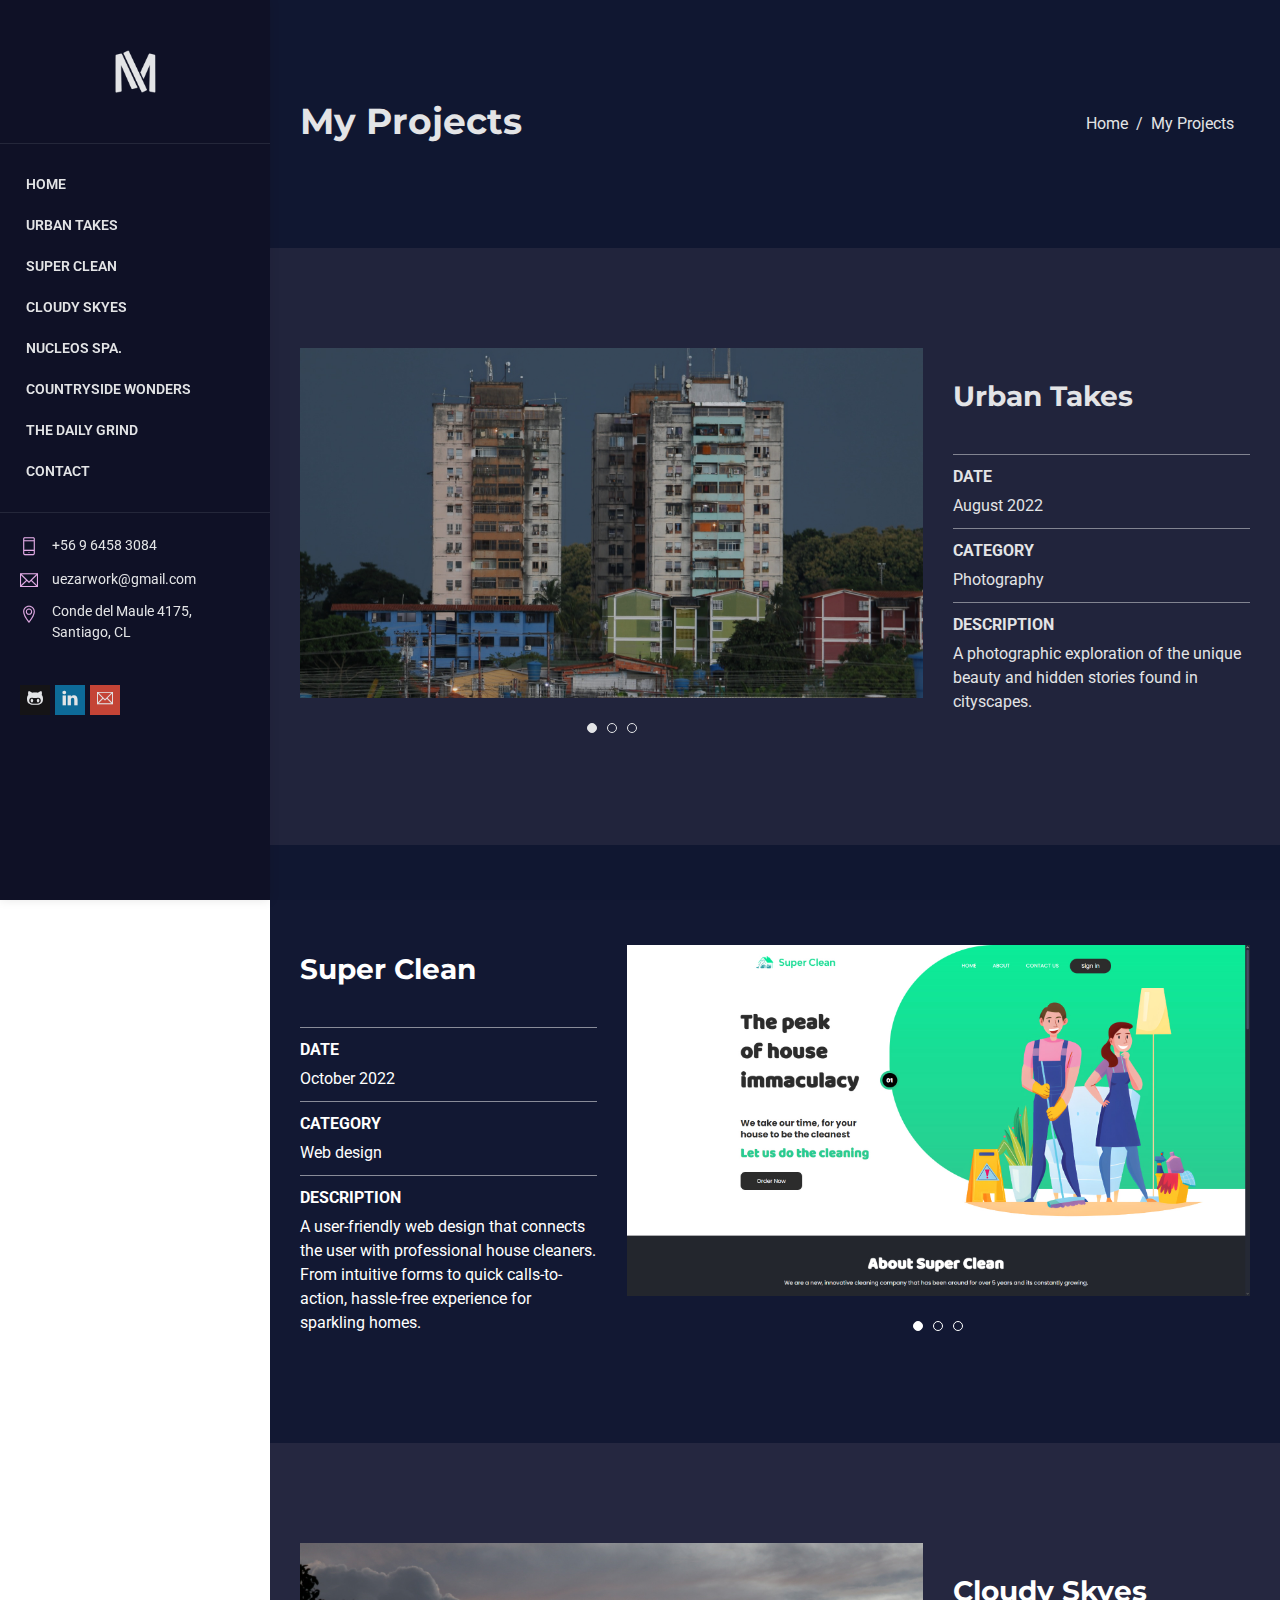
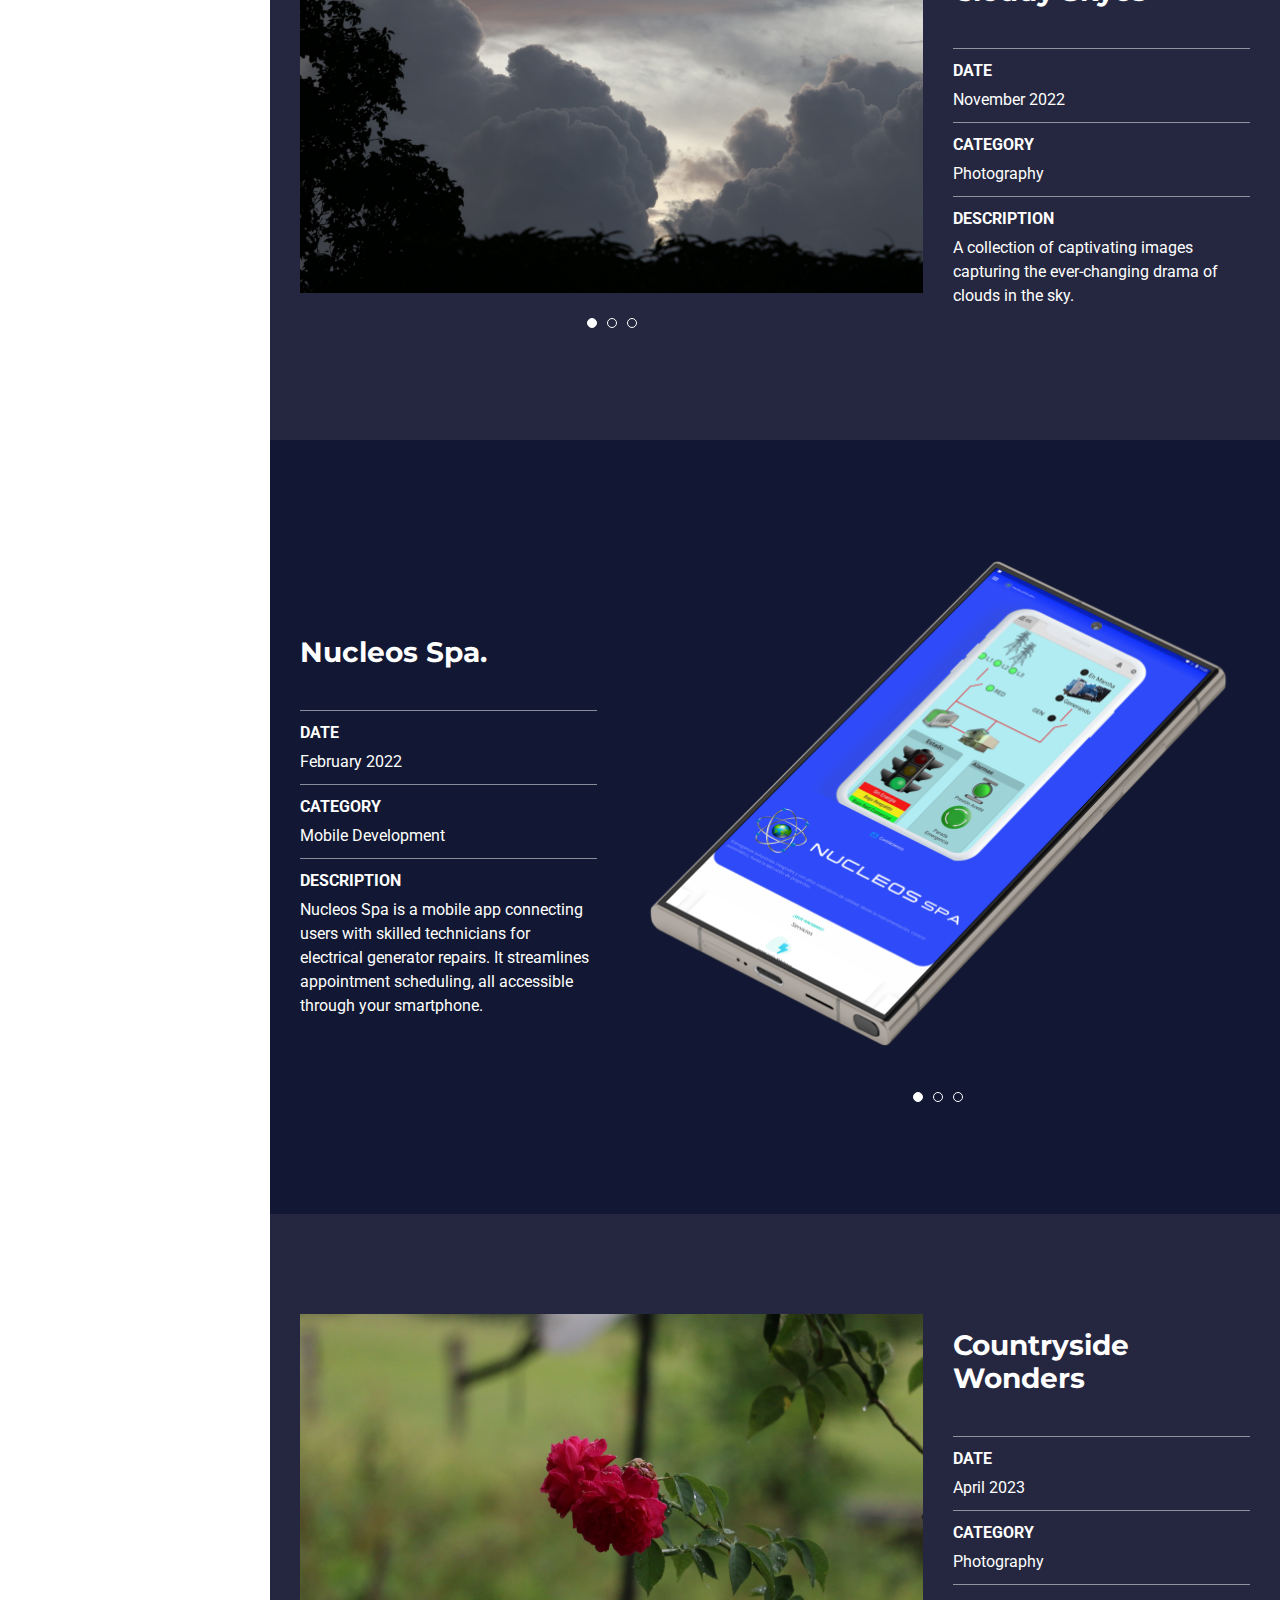
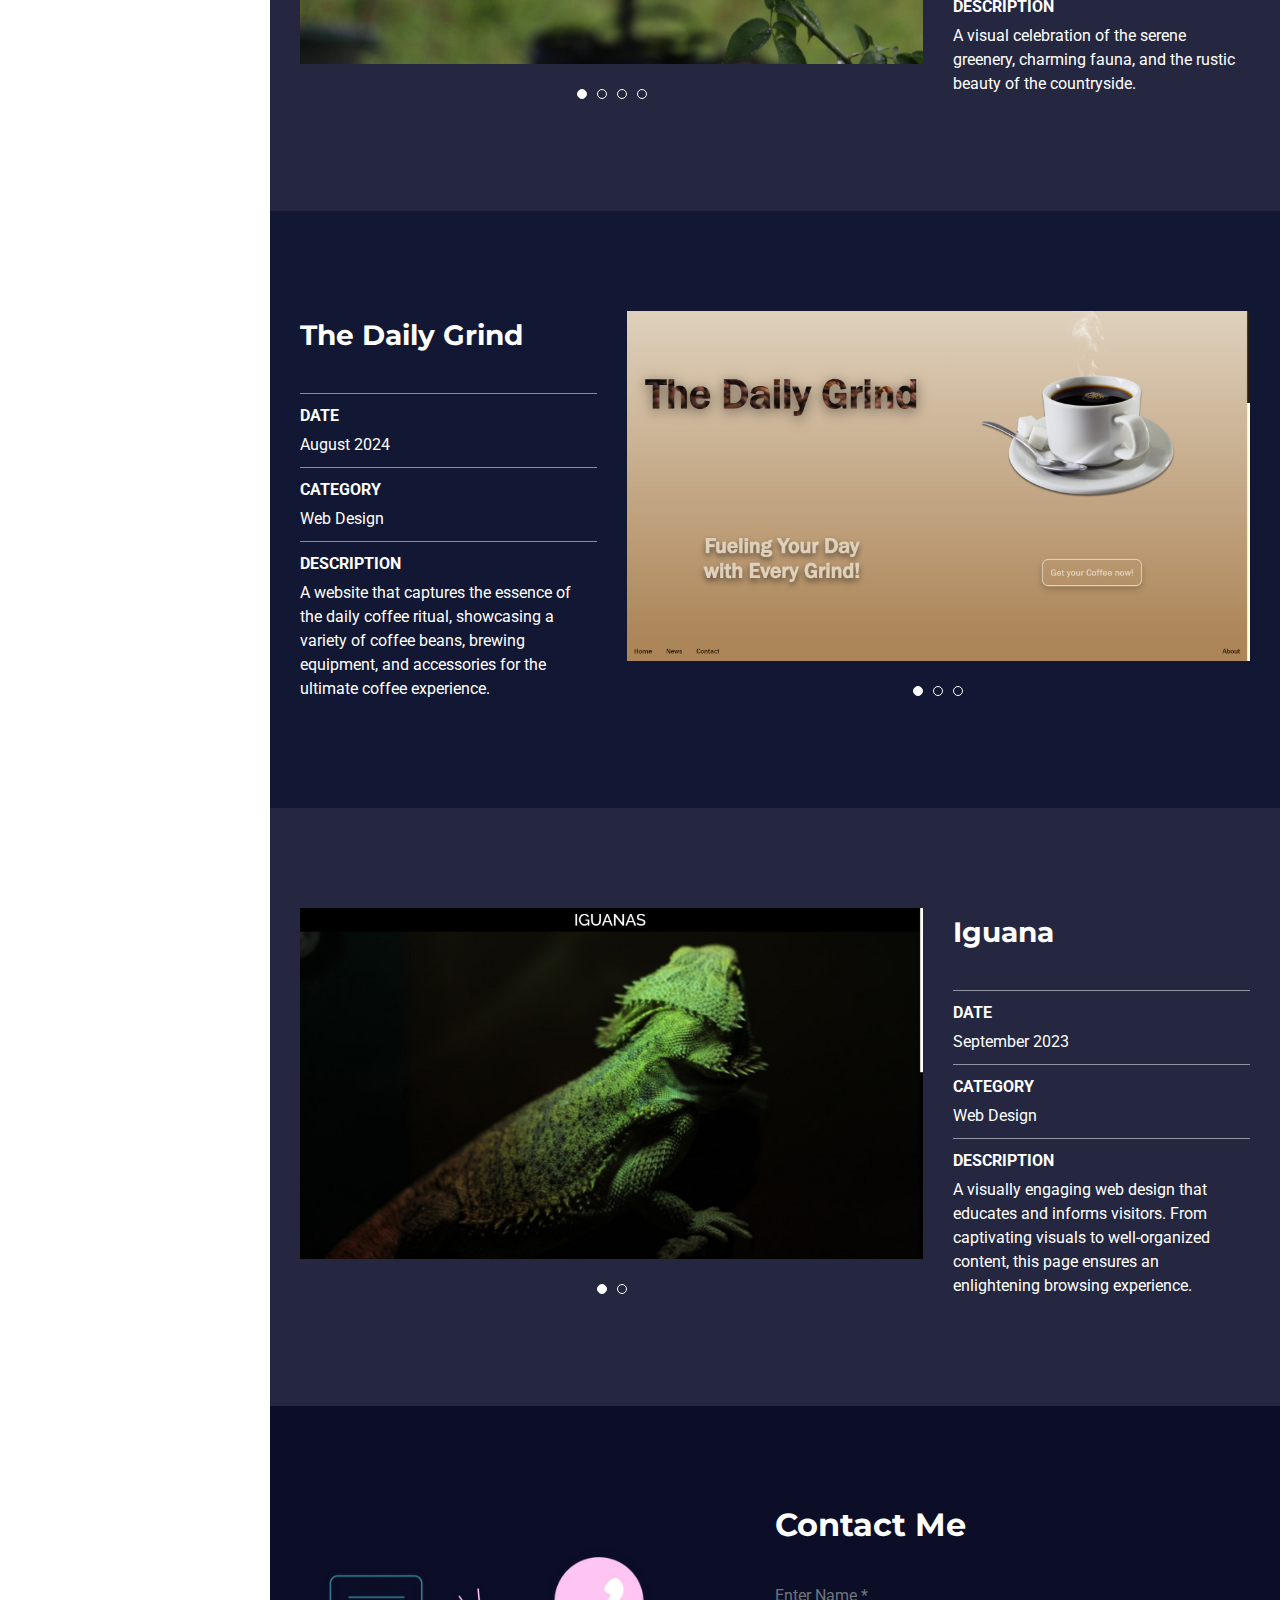
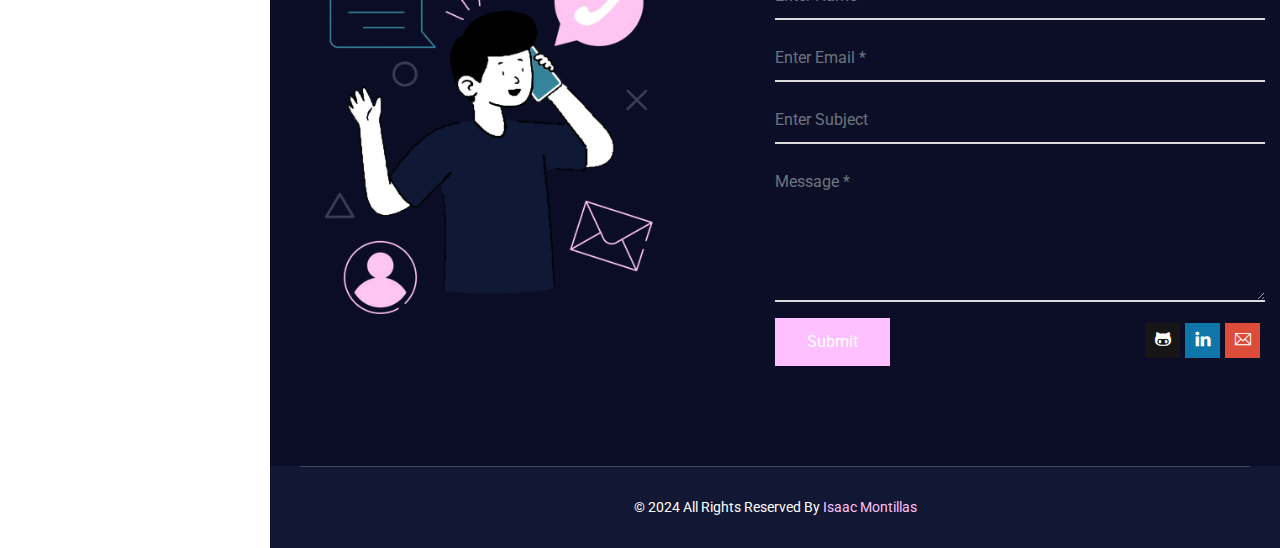
==== portfolio.html @ a9c6e263 "Added portfolio page, and social links" ====
<!DOCTYPE html>
<html lang="en">
  <head>
    <!-- Meta -->
    <meta charset="utf-8">
    <meta http-equiv="X-UA-Compatible" content="IE=edge">
    <meta content="Anil z" name="author">
    <meta name="viewport" content="width=device-width, initial-scale=1">
    <meta name="description" content="Professional, modern and fun little projects by Isaac Montillas" />
    <meta name="keywords"
      content="CV, resume, card, vcard, online cv, online resume, professional resume, portfolio, one page, bootstrap responsive, creative html template, creative design, parallax, personal" />

    <!-- SITE TITLE -->
    <title>Isaac Montillas CV</title>
    <!-- Favicon Icon -->
    <link rel="shortcut icon" type="image/x-icon" href="assets/images/favicon.png">
    <!-- Animation CSS -->
    <link rel="stylesheet" href="assets/css/animate.css">
    <!-- Latest Bootstrap min CSS -->
    <link rel="stylesheet" href="assets/bootstrap/css/bootstrap.min.css">
    <!-- Google Font -->
    <link
      href="https://fonts.googleapis.com/css?family=Montserrat:100,100i,200,200i,300,300i,400,400i,500,500i,600,600i,700,700i,800,800i,900,900i"
      rel="stylesheet">
    <link href="https://fonts.googleapis.com/css?family=Roboto:100,100i,300,300i,400,400i,500,500i,700,700i,900,900i"
      rel="stylesheet">
    <!-- Icon Font CSS -->
    <link rel="stylesheet" href="assets/css/ionicons.min.css">
    <link rel="stylesheet" href="assets/css/themify-icons.css">
    <!-- FontAwesome CSS -->
    <link rel="stylesheet" href="assets/css/all.min.css">
    <!-- Flaticon Font CSS -->
    <link rel="stylesheet" href="assets/css/flaticon.css">
    <!--- owl carousel CSS-->
    <link rel="stylesheet" href="assets/owlcarousel/css/owl.carousel.min.css">
    <link rel="stylesheet" href="assets/owlcarousel/css/owl.theme.css">
    <link rel="stylesheet" href="assets/owlcarousel/css/owl.theme.default.min.css">
    <!-- Magnific Popup CSS -->
    <link rel="stylesheet" href="assets/css/magnific-popup.css">
    <!-- Scrollbar Css -->
    <link rel="stylesheet" href="assets/css/jquery.mCustomScrollbar.min.css">
    <!-- Style CSS -->
    <link rel="stylesheet" href="assets/css/style.css">
    <link rel="stylesheet" href="assets/css/responsive.css">

  </head>

  <body>

    <!-- LOADER -->
    <div class="preloader">
      <div class="loader">
        <div class="loader-inner ball-scale">
          <div></div>
          <div></div>
          <div></div>
        </div>
      </div>
    </div>
    <!-- END LOADER -->

    <!-- START HEADER -->
    <header class="header_wrap fixed-top light_skin hover_menu_style3 sidebar_menu side_menu_mobile transparent-header">
      <div class="container">
        <nav class="navbar navbar-expand-lg">
          <a class="navbar-brand page-scroll" href="#home_section">
            <img class="logo_light" src="assets/images/navlogo.png" alt="logo" />

          </a>
          <button class="navbar-toggler" type="button" data-toggle="collapse" data-target="#navbarSupportedContent"
            aria-controls="navbarSupportedContent" aria-expanded="false" aria-label="Toggle navigation">
            <span class="ion-android-menu"></span>
          </button>
          <div class="collapse navbar-collapse justify-content-end" id="navbarSupportedContent">
            <a class="navbar-brand page-scroll" href="#home_section">
              <img class="logo_light" src="assets/images/navlogo.png" alt="logo" />
            </a>
            <ul class="navbar-nav">
              <li><a class="nav-link page-scroll" href="index.html">Home</a></li>
              <li><a class="nav-link page-scroll" href="#urban-takes">Urban Takes</a></li>
              <li><a class="nav-link page-scroll" href="#super-clean">Super Clean</a></li>
              <li><a class="nav-link page-scroll" href="#cloudy-skyes">Cloudy Skyes</a></li>
              <li><a class="nav-link page-scroll" href="#nucleos-spa">Nucleos Spa.</a></li>
              <li><a class="nav-link page-scroll" href="#countryside-wonders">Countryside Wonders</a></li>
              <li><a class="nav-link page-scroll" href="portfolio.html#the-daily-grind">The Daily Grind</a></li>
              <li><a class="nav-link page-scroll" href="#contact">Contact</a></li>
            </ul>
            <div class="bottom_content">
              <ul class="contact_info contact_info_light list_none">
                <li>
                  <span class="ti-mobile"></span>
                  <p>+56 9 6458 3084</p>
                </li>
                <li>
                  <span class="ti-email"></span>
                  <a href="mailto:info@sitename.com">uezarwork@gmail.com</a>
                </li>
                <li>
                  <span class="ti-location-pin"></span>
                  <address>Conde del Maule 4175, Santiago, CL</address>
                </li>
              </ul>
              <ul class="list_none social_icons">
                <li><a href="https://github.com/UezarDev" class="sc_github"><i class="ti-github"></i></a></li>
                <li><a href="https://www.linkedin.com/services/page/0a89623324b6786765/" class="sc_linkedin"><i
                      class="ti-linkedin"></i></a></li>
                <li><a href="mailto:uezarwork@gmail.com" class="sc_google"><i class="ti-email"></i></a></li>
              </ul>
            </div>
          </div>
        </nav>
      </div>
    </header>
    <!-- END HEADER -->

    <div class="page-content">

      <!-- START SECTION BREADCRUMB -->
      <section class="breadcrumb_section bg_black4 page-title-light">
        <div class="container">
          <div class="row">
            <div class="col-sm-6">
              <div class="page-title">
                <h1>My Projects</h1>
              </div>
            </div>
            <div class="col-sm-6">
              <nav aria-label="breadcrumb">
                <ol class="breadcrumb justify-content-sm-end">
                  <li class="breadcrumb-item"><a href="#">Home</a></li>
                  <li class="breadcrumb-item active" aria-current="page">My Projects</li>
                </ol>
              </nav>
            </div>
          </div>
        </div>
      </section>
      <!-- END SECTION BREADCRUMB -->

      <!-- START SECTION PORTFOLIO -->

      <!-- START PORTFOLIO ITEM -->
      <section id="urban-takes" class="bg_black3">
        <div class="container">
          <div class="row align-items-center">
            <div class="col-lg-8">
              <div class="carousel_slider owl-carousel owl-theme dots_white" data-autoplay="true" data-loop="true"
                data-animate-in="fadeIn" data-animate-out="fadeOut" data-autoplay-timeout="3000" data-items="1">
                <a href="#" class="image_link">
                  <img src="assets/images/urban1.jpg" alt="image" />
                </a>
                <a href="#" class="image_link">
                  <img src="assets/images/urban2.jpg" alt="image" />
                </a>
                <a href="#" class="image_link">
                  <img src="assets/images/urban3.jpg" alt="image" />
                </a>
              </div>
            </div>
            <div class="col-lg-4">
              <ul class="list_none portfolio_info_box pr_info_text_white">
                <li>
                  <div class="heading_s1 heading_light animation" data-animation="fadeInUp"
                    data-animation-delay="0.02s">
                    <h3>Urban Takes</h3>
                  </div>
                </li>
                <li><span class="text-uppercase">Date</span>August 2022</li>
                <li><span class="text-uppercase">Category</span>Photography</li>
                <li><span class="text-uppercase">Description</span>A photographic exploration of the unique beauty and
                  hidden stories found in cityscapes.</li>
              </ul>
            </div>
          </div>
        </div>
      </section>
      <!-- END PORTFOLIO ITEM -->

      <!-- START PORTFOLIO ITEM -->
      <section id="super-clean" class="bg_black4">
        <div class="container">
          <div class="row align-items-center">
            <div class="col-lg-4">
              <ul class="list_none portfolio_info_box pr_info_text_white">
                <li>
                  <div class="heading_s1 heading_light animation" data-animation="fadeInUp"
                    data-animation-delay="0.02s">
                    <h3>Super Clean</h3>
                  </div>
                </li>
                <li><span class="text-uppercase">Date</span>October 2022</li>
                <li><span class="text-uppercase">Category</span>Web design</li>
                <li><span class="text-uppercase">Description</span>A user-friendly web design that connects the user
                  with professional house cleaners. From intuitive forms to quick calls-to-action, hassle-free
                  experience for sparkling homes.</li>
              </ul>
            </div>
            <div class="col-lg-8">
              <div class="carousel_slider owl-carousel owl-theme dots_white" data-autoplay="true" data-loop="true"
                data-animate-in="fadeIn" data-animate-out="fadeOut" data-autoplay-timeout="3000" data-items="1">
                <a href="#" class="image_link">
                  <img src="assets/images/superclean1.jpg" alt="image" />
                </a>
                <a href="#" class="image_link">
                  <img src="assets/images/superclean2.jpg" alt="image" />
                </a>
                <a href="#" class="image_link">
                  <img src="assets/images/superclean3.jpg" alt="image" />
                </a>
              </div>
            </div>
          </div>
        </div>
      </section>
      <!-- END PORTFOLIO ITEM -->

      <!-- START PORTFOLIO ITEM -->
      <section id="cloudy-skyes" class="bg_black3">
        <div class="container">
          <div class="row align-items-center">
            <div class="col-lg-8">
              <div class="carousel_slider owl-carousel owl-theme dots_white" data-autoplay="true" data-loop="true"
                data-animate-in="fadeIn" data-animate-out="fadeOut" data-autoplay-timeout="3000" data-items="1">
                <a href="#" class="image_link">
                  <img src="assets/images/cloud1.jpg" alt="image" />
                </a>
                <a href="#" class="image_link">
                  <img src="assets/images/cloud2.jpg" alt="image" />
                </a>
                <a href="#" class="image_link">
                  <img src="assets/images/cloud3.jpg" alt="image" />
                </a>
              </div>
            </div>
            <div class="col-lg-4">
              <ul class="list_none portfolio_info_box pr_info_text_white">
                <li>
                  <div class="heading_s1 heading_light animation" data-animation="fadeInUp"
                    data-animation-delay="0.02s">
                    <h3>Cloudy Skyes</h3>
                  </div>
                </li>
                <li><span class="text-uppercase">Date</span>November 2022</li>
                <li><span class="text-uppercase">Category</span>Photography</li>
                <li><span class="text-uppercase">Description</span>A collection of captivating images capturing the
                  ever-changing drama of clouds in the sky.</li>
              </ul>
            </div>
          </div>
        </div>
      </section>
      <!-- END PORTFOLIO ITEM -->

      <!-- START PORTFOLIO ITEM -->
      <section id="nucleos-spa" class="bg_black4">
        <div class="container">
          <div class="row align-items-center">
            <div class="col-lg-4">
              <ul class="list_none portfolio_info_box pr_info_text_white">
                <li>
                  <div class="heading_s1 heading_light animation" data-animation="fadeInUp"
                    data-animation-delay="0.02s">
                    <h3>Nucleos Spa.</h3>
                  </div>
                </li>
                <li><span class="text-uppercase">Date</span>February 2022</li>
                <li><span class="text-uppercase">Category</span>Mobile Development</li>
                <li><span class="text-uppercase">Description</span>Nucleos Spa is a mobile app connecting users with
                  skilled technicians for electrical generator repairs. It streamlines appointment scheduling, all
                  accessible through your smartphone.</li>
              </ul>
            </div>
            <div class="col-lg-8">
              <div class="carousel_slider owl-carousel owl-theme dots_white" data-autoplay="true" data-loop="true"
                data-animate-in="fadeIn" data-animate-out="fadeOut" data-autoplay-timeout="3000" data-items="1">
                <a href="#" class="image_link">
                  <img src="assets/images/nucleos1.png" alt="image" />
                </a>
                <a href="#" class="image_link">
                  <img src="assets/images/nucleos2.png" alt="image" />
                </a>
                <a href="#" class="image_link">
                  <img src="assets/images/nucleos3.png" alt="image" />
                </a>
              </div>
            </div>
          </div>
        </div>
      </section>
      <!-- END PORTFOLIO ITEM -->

      <!-- START PORTFOLIO ITEM -->
      <section id="countryside-wonders" class="bg_black3">
        <div class="container">
          <div class="row align-items-center">
            <div class="col-lg-8">
              <div class="carousel_slider owl-carousel owl-theme dots_white" data-autoplay="true" data-loop="true"
                data-animate-in="fadeIn" data-animate-out="fadeOut" data-autoplay-timeout="3000" data-items="1">
                <a href="#" class="image_link">
                  <img src="assets/images/countryside1.jpg" alt="image" />
                </a>
                <a href="#" class="image_link">
                  <img src="assets/images/countryside2.jpg" alt="image" />
                </a>
                <a href="#" class="image_link">
                  <img src="assets/images/countryside3.jpg" alt="image" />
                </a>
                <a href="#" class="image_link">
                  <img src="assets/images/countryside4.jpg" alt="image" />
                </a>
              </div>
            </div>
            <div class="col-lg-4">
              <ul class="list_none portfolio_info_box pr_info_text_white">
                <li>
                  <div class="heading_s1 heading_light animation" data-animation="fadeInUp"
                    data-animation-delay="0.02s">
                    <h3>Countryside Wonders</h3>
                  </div>
                </li>
                <li><span class="text-uppercase">Date</span>April 2023</li>
                <li><span class="text-uppercase">Category</span>Photography</li>
                <li><span class="text-uppercase">Description</span>A visual celebration of the serene greenery,
                  charming fauna, and the rustic beauty of the countryside.</li>
              </ul>
            </div>
          </div>
        </div>
      </section>
      <!-- END PORTFOLIO ITEM -->

      <!-- START PORTFOLIO ITEM -->
      <section id="the-daily-grind" class="bg_black4">
        <div class="container">
          <div class="row align-items-center">
            <div class="col-lg-4">
              <ul class="list_none portfolio_info_box pr_info_text_white">
                <li>
                  <div class="heading_s1 heading_light animation" data-animation="fadeInUp"
                    data-animation-delay="0.02s">
                    <h3>The Daily Grind</h3>
                  </div>
                </li>
                <li><span class="text-uppercase">Date</span>August 2024</li>
                <li><span class="text-uppercase">Category</span>Web Design</li>
                <li><span class="text-uppercase">Description</span>A website that captures the essence of the daily
                  coffee ritual, showcasing a variety of coffee beans, brewing equipment, and accessories for the
                  ultimate coffee experience.</li>
              </ul>
            </div>
            <div class="col-lg-8">
              <div class="carousel_slider owl-carousel owl-theme dots_white" data-autoplay="true" data-loop="true"
                data-animate-in="fadeIn" data-animate-out="fadeOut" data-autoplay-timeout="3000" data-items="1">
                <a href="#" class="image_link">
                  <img src="assets/images/dailygrind1.jpg" alt="image" />
                </a>
                <a href="#" class="image_link">
                  <img src="assets/images/dailygrind2.jpg" alt="image" />
                </a>
                <a href="#" class="image_link">
                  <img src="assets/images/dailygrind3.jpg" alt="image" />
                </a>
              </div>
            </div>
          </div>
        </div>
      </section>
      <!-- END PORTFOLIO ITEM -->

      <!-- START PORTFOLIO ITEM -->
      <section id="countryside-wonders" class="bg_black3">
        <div class="container">
          <div class="row align-items-center">
            <div class="col-lg-8">
              <div class="carousel_slider owl-carousel owl-theme dots_white" data-autoplay="true" data-loop="true"
                data-animate-in="fadeIn" data-animate-out="fadeOut" data-autoplay-timeout="3000" data-items="1">
                <a href="#" class="image_link">
                  <img src="assets/images/iguana1.jpg" alt="image" />
                </a>
                <a href="#" class="image_link">
                  <img src="assets/images/iguana2.jpg" alt="image" />
                </a>
              </div>
            </div>
            <div class="col-lg-4">
              <ul class="list_none portfolio_info_box pr_info_text_white">
                <li>
                  <div class="heading_s1 heading_light animation" data-animation="fadeInUp"
                    data-animation-delay="0.02s">
                    <h3>Iguana</h3>
                  </div>
                </li>
                <li><span class="text-uppercase">Date</span>September 2023</li>
                <li><span class="text-uppercase">Category</span>Web Design</li>
                <li><span class="text-uppercase">Description</span>A visually engaging web design that educates and
                  informs visitors. From captivating visuals to well-organized content, this page ensures an enlightening
                  browsing experience.</li>
              </ul>
            </div>
          </div>
        </div>
      </section>
      <!-- END PORTFOLIO ITEM -->

      <!-- END SECTION PORTFOLIO DETAIL -->

      <!-- START SECTION CONTACT -->
      <section id="contact" class="bg_black2">
        <div class="container">
          <div class="row justify-content-between align-items-center">
            <div class="col-xl-5 col-md-5">
              <div class="banner_img animation" data-animation="fadeInUp" data-animation-delay="0.02s">
                <img class="cutout" src="assets/images/contact-illustration.png" alt="my_image" />
              </div>
            </div>
            <div class="col-md-6">
              <div class="row">
                <div class="heading_s1 heading_light animation" data-animation="fadeInUp" data-animation-delay="0.02s">
                  <h2>Contact Me</h2>
                </div>
                <div class="field_form form_style3 animation" data-animation="fadeInUp" data-animation-delay="0.02s">
                  <form method="post" name="enq">
                    <div class="row">
                      <div class="form-group col-12">
                        <input required="required" placeholder="Enter Name *" id="first-name" class="form-control"
                          name="name" type="text" />
                      </div>
                      <div class="form-group col-12">
                        <input required="required" placeholder="Enter Email *" id="email" class="form-control"
                          name="email" type="email" />
                      </div>
                      <div class="form-group col-12">
                        <input placeholder="Enter Subject" id="subject" class="form-control" name="subject"
                          type="text" />
                      </div>
                      <div class="form-group col-lg-12">
                        <textarea required="required" placeholder="Message *" id="description" class="form-control"
                          name="message" rows="5"></textarea>
                      </div>
                      <div class="col-lg-6">
                        <button type="submit" title="Submit Your Message!" class="btn btn-default rounded-0 btn-aylen"
                          id="submitButton" name="submit" value="Submit">Submit</button>
                      </div>
                      <div class="col-lg-6 text-right">
                        <ul class="list_none social_icons">
                          <li><a href="https://github.com/UezarDev" class="sc_github"><i class="ti-github"></i></a></li>
                          <li><a href="https://www.linkedin.com/services/page/0a89623324b6786765/"
                              class="sc_linkedin"><i class="ti-linkedin"></i></a></li>
                          <li><a href="mailto:uezarwork@gmail.com" class="sc_google"><i class="ti-email"></i></a></li>
                        </ul>
                      </div>
                      <div class="col-lg-12 text-center">
                        <div id="alert-msg" class="alert-msg text-center"></div>
                      </div>
                    </div>
                  </form>
                </div>
              </div>
            </div>
          </div>
        </div>
      </section>
      <!-- END SECTION CONTACT -->

      <!-- START FOOTER SECTION -->
      <footer class="footer_dark bg_black4">
        <div class="container">
          <div class="row">
            <div class="col-12">
              <div class="bottom_footer border_top_tran">
                <div class="row">
                  <div class="col-12">
                    <p class="copyright m-0 text-center">© 2024 All Rights Reserved By <a href="#"
                        class="text_default">Isaac Montillas</a></p>
                  </div>
                </div>
              </div>
            </div>
          </div>
        </div>
      </footer>
      <!-- END FOOTER SECTION -->

    </div>

    <a href="#" class="scrollup" style="display: none;"><i class="ion-ios-arrow-up"></i></a>

    <!-- Latest jQuery -->
    <script src="assets/js/jquery-1.12.4.min.js"></script>
    <!-- jquery-ui -->
    <script src="assets/js/jquery-ui.js"></script>
    <!-- popper min js -->
    <script src="assets/js/popper.min.js"></script>
    <!-- Latest compiled and minified Bootstrap -->
    <script src="assets/bootstrap/js/bootstrap.min.js"></script>
    <!-- owl-carousel min js  -->
    <script src="assets/owlcarousel/js/owl.carousel.min.js"></script>
    <!-- owl-carousel filter min js  -->
    <script src="https://huynhhuynh.github.io/owlcarousel2-filter/dist/owlcarousel2-filter.min.js"></script>
    <!-- magnific-popup min js  -->
    <script src="assets/js/magnific-popup.min.js"></script>
    <!-- waypoints min js  -->
    <script src="assets/js/waypoints.min.js"></script>
    <!-- parallax js  -->
    <script src="assets/js/parallax.js"></script>
    <!-- countdown js  -->
    <script src="assets/js/jquery.countdown.min.js"></script>
    <!-- jquery.counterup.min js -->
    <script src="assets/js/jquery.counterup.min.js"></script>
    <!-- imagesloaded js -->
    <script src="assets/js/imagesloaded.pkgd.min.js"></script>
    <!-- isotope min js -->
    <script src="assets/js/isotope.min.js"></script>
    <!-- vanilla-tilt.babel.min js -->
    <script src='assets/js/vanilla-tilt.babel.min.js'></script>
    <!-- typed.min js -->
    <script src="assets/js/typed.min.js"></script>
    <!-- typed text js -->
    <script src="assets/js/typed-text.js"></script>
    <!-- mCustomScrollbar.concat.min js -->
    <script src="assets/js/jquery.mCustomScrollbar.concat.min.js"></script>
    <!-- scripts js -->
    <script src="assets/js/scripts.js"></script>

  </body>
</html>
---- assets/css/themify-icons.css ----
@font-face {
	font-family: 'themify';
	src:url('../fonts/themify.eot?-fvbane');
	src:url('../fonts/themify.eot?#iefix-fvbane') format('embedded-opentype'),
		url('../fonts/themify.woff?-fvbane') format('woff'),
		url('../fonts/themify.ttf?-fvbane') format('truetype'),
		url('../fonts/themify.svg?-fvbane#themify') format('svg');
	font-weight: normal;
	font-style: normal;
}

[class^="ti-"], [class*=" ti-"] {
	font-family: 'themify';
	speak: none;
	font-style: normal;
	font-weight: normal;
	font-variant: normal;
	text-transform: none;
	line-height: 1;

	/* Better Font Rendering =========== */
	-webkit-font-smoothing: antialiased;
	-moz-osx-font-smoothing: grayscale;
}

.ti-wand:before {
	content: "\e600";
}
.ti-volume:before {
	content: "\e601";
}
.ti-user:before {
	content: "\e602";
}
.ti-unlock:before {
	content: "\e603";
}
.ti-unlink:before {
	content: "\e604";
}
.ti-trash:before {
	content: "\e605";
}
.ti-thought:before {
	content: "\e606";
}
.ti-target:before {
	content: "\e607";
}
.ti-tag:before {
	content: "\e608";
}
.ti-tablet:before {
	content: "\e609";
}
.ti-star:before {
	content: "\e60a";
}
.ti-spray:before {
	content: "\e60b";
}
.ti-signal:before {
	content: "\e60c";
}
.ti-shopping-cart:before {
	content: "\e60d";
}
.ti-shopping-cart-full:before {
	content: "\e60e";
}
.ti-settings:before {
	content: "\e60f";
}
.ti-search:before {
	content: "\e610";
}
.ti-zoom-in:before {
	content: "\e611";
}
.ti-zoom-out:before {
	content: "\e612";
}
.ti-cut:before {
	content: "\e613";
}
.ti-ruler:before {
	content: "\e614";
}
.ti-ruler-pencil:before {
	content: "\e615";
}
.ti-ruler-alt:before {
	content: "\e616";
}
.ti-bookmark:before {
	content: "\e617";
}
.ti-bookmark-alt:before {
	content: "\e618";
}
.ti-reload:before {
	content: "\e619";
}
.ti-plus:before {
	content: "\e61a";
}
.ti-pin:before {
	content: "\e61b";
}
.ti-pencil:before {
	content: "\e61c";
}
.ti-pencil-alt:before {
	content: "\e61d";
}
.ti-paint-roller:before {
	content: "\e61e";
}
.ti-paint-bucket:before {
	content: "\e61f";
}
.ti-na:before {
	content: "\e620";
}
.ti-mobile:before {
	content: "\e621";
}
.ti-minus:before {
	content: "\e622";
}
.ti-medall:before {
	content: "\e623";
}
.ti-medall-alt:before {
	content: "\e624";
}
.ti-marker:before {
	content: "\e625";
}
.ti-marker-alt:before {
	content: "\e626";
}
.ti-arrow-up:before {
	content: "\e627";
}
.ti-arrow-right:before {
	content: "\e628";
}
.ti-arrow-left:before {
	content: "\e629";
}
.ti-arrow-down:before {
	content: "\e62a";
}
.ti-lock:before {
	content: "\e62b";
}
.ti-location-arrow:before {
	content: "\e62c";
}
.ti-link:before {
	content: "\e62d";
}
.ti-layout:before {
	content: "\e62e";
}
.ti-layers:before {
	content: "\e62f";
}
.ti-layers-alt:before {
	content: "\e630";
}
.ti-key:before {
	content: "\e631";
}
.ti-import:before {
	content: "\e632";
}
.ti-image:before {
	content: "\e633";
}
.ti-heart:before {
	content: "\e634";
}
.ti-heart-broken:before {
	content: "\e635";
}
.ti-hand-stop:before {
	content: "\e636";
}
.ti-hand-open:before {
	content: "\e637";
}
.ti-hand-drag:before {
	content: "\e638";
}
.ti-folder:before {
	content: "\e639";
}
.ti-flag:before {
	content: "\e63a";
}
.ti-flag-alt:before {
	content: "\e63b";
}
.ti-flag-alt-2:before {
	content: "\e63c";
}
.ti-eye:before {
	content: "\e63d";
}
.ti-export:before {
	content: "\e63e";
}
.ti-exchange-vertical:before {
	content: "\e63f";
}
.ti-desktop:before {
	content: "\e640";
}
.ti-cup:before {
	content: "\e641";
}
.ti-crown:before {
	content: "\e642";
}
.ti-comments:before {
	content: "\e643";
}
.ti-comment:before {
	content: "\e644";
}
.ti-comment-alt:before {
	content: "\e645";
}
.ti-close:before {
	content: "\e646";
}
.ti-clip:before {
	content: "\e647";
}
.ti-angle-up:before {
	content: "\e648";
}
.ti-angle-right:before {
	content: "\e649";
}
.ti-angle-left:before {
	content: "\e64a";
}
.ti-angle-down:before {
	content: "\e64b";
}
.ti-check:before {
	content: "\e64c";
}
.ti-check-box:before {
	content: "\e64d";
}
.ti-camera:before {
	content: "\e64e";
}
.ti-announcement:before {
	content: "\e64f";
}
.ti-brush:before {
	content: "\e650";
}
.ti-briefcase:before {
	content: "\e651";
}
.ti-bolt:before {
	content: "\e652";
}
.ti-bolt-alt:before {
	content: "\e653";
}
.ti-blackboard:before {
	content: "\e654";
}
.ti-bag:before {
	content: "\e655";
}
.ti-move:before {
	content: "\e656";
}
.ti-arrows-vertical:before {
	content: "\e657";
}
.ti-arrows-horizontal:before {
	content: "\e658";
}
.ti-fullscreen:before {
	content: "\e659";
}
.ti-arrow-top-right:before {
	content: "\e65a";
}
.ti-arrow-top-left:before {
	content: "\e65b";
}
.ti-arrow-circle-up:before {
	content: "\e65c";
}
.ti-arrow-circle-right:before {
	content: "\e65d";
}
.ti-arrow-circle-left:before {
	content: "\e65e";
}
.ti-arrow-circle-down:before {
	content: "\e65f";
}
.ti-angle-double-up:before {
	content: "\e660";
}
.ti-angle-double-right:before {
	content: "\e661";
}
.ti-angle-double-left:before {
	content: "\e662";
}
.ti-angle-double-down:before {
	content: "\e663";
}
.ti-zip:before {
	content: "\e664";
}
.ti-world:before {
	content: "\e665";
}
.ti-wheelchair:before {
	content: "\e666";
}
.ti-view-list:before {
	content: "\e667";
}
.ti-view-list-alt:before {
	content: "\e668";
}
.ti-view-grid:before {
	content: "\e669";
}
.ti-uppercase:before {
	content: "\e66a";
}
.ti-upload:before {
	content: "\e66b";
}
.ti-underline:before {
	content: "\e66c";
}
.ti-truck:before {
	content: "\e66d";
}
.ti-timer:before {
	content: "\e66e";
}
.ti-ticket:before {
	content: "\e66f";
}
.ti-thumb-up:before {
	content: "\e670";
}
.ti-thumb-down:before {
	content: "\e671";
}
.ti-text:before {
	content: "\e672";
}
.ti-stats-up:before {
	content: "\e673";
}
.ti-stats-down:before {
	content: "\e674";
}
.ti-split-v:before {
	content: "\e675";
}
.ti-split-h:before {
	content: "\e676";
}
.ti-smallcap:before {
	content: "\e677";
}
.ti-shine:before {
	content: "\e678";
}
.ti-shift-right:before {
	content: "\e679";
}
.ti-shift-left:before {
	content: "\e67a";
}
.ti-shield:before {
	content: "\e67b";
}
.ti-notepad:before {
	content: "\e67c";
}
.ti-server:before {
	content: "\e67d";
}
.ti-quote-right:before {
	content: "\e67e";
}
.ti-quote-left:before {
	content: "\e67f";
}
.ti-pulse:before {
	content: "\e680";
}
.ti-printer:before {
	content: "\e681";
}
.ti-power-off:before {
	content: "\e682";
}
.ti-plug:before {
	content: "\e683";
}
.ti-pie-chart:before {
	content: "\e684";
}
.ti-paragraph:before {
	content: "\e685";
}
.ti-panel:before {
	content: "\e686";
}
.ti-package:before {
	content: "\e687";
}
.ti-music:before {
	content: "\e688";
}
.ti-music-alt:before {
	content: "\e689";
}
.ti-mouse:before {
	content: "\e68a";
}
.ti-mouse-alt:before {
	content: "\e68b";
}
.ti-money:before {
	content: "\e68c";
}
.ti-microphone:before {
	content: "\e68d";
}
.ti-menu:before {
	content: "\e68e";
}
.ti-menu-alt:before {
	content: "\e68f";
}
.ti-map:before {
	content: "\e690";
}
.ti-map-alt:before {
	content: "\e691";
}
.ti-loop:before {
	content: "\e692";
}
.ti-location-pin:before {
	content: "\e693";
}
.ti-list:before {
	content: "\e694";
}
.ti-light-bulb:before {
	content: "\e695";
}
.ti-Italic:before {
	content: "\e696";
}
.ti-info:before {
	content: "\e697";
}
.ti-infinite:before {
	content: "\e698";
}
.ti-id-badge:before {
	content: "\e699";
}
.ti-hummer:before {
	content: "\e69a";
}
.ti-home:before {
	content: "\e69b";
}
.ti-help:before {
	content: "\e69c";
}
.ti-headphone:before {
	content: "\e69d";
}
.ti-harddrives:before {
	content: "\e69e";
}
.ti-harddrive:before {
	content: "\e69f";
}
.ti-gift:before {
	content: "\e6a0";
}
.ti-game:before {
	content: "\e6a1";
}
.ti-filter:before {
	content: "\e6a2";
}
.ti-files:before {
	content: "\e6a3";
}
.ti-file:before {
	content: "\e6a4";
}
.ti-eraser:before {
	content: "\e6a5";
}
.ti-envelope:before {
	content: "\e6a6";
}
.ti-download:before {
	content: "\e6a7";
}
.ti-direction:before {
	content: "\e6a8";
}
.ti-direction-alt:before {
	content: "\e6a9";
}
.ti-dashboard:before {
	content: "\e6aa";
}
.ti-control-stop:before {
	content: "\e6ab";
}
.ti-control-shuffle:before {
	content: "\e6ac";
}
.ti-control-play:before {
	content: "\e6ad";
}
.ti-control-pause:before {
	content: "\e6ae";
}
.ti-control-forward:before {
	content: "\e6af";
}
.ti-control-backward:before {
	content: "\e6b0";
}
.ti-cloud:before {
	content: "\e6b1";
}
.ti-cloud-up:before {
	content: "\e6b2";
}
.ti-cloud-down:before {
	content: "\e6b3";
}
.ti-clipboard:before {
	content: "\e6b4";
}
.ti-car:before {
	content: "\e6b5";
}
.ti-calendar:before {
	content: "\e6b6";
}
.ti-book:before {
	content: "\e6b7";
}
.ti-bell:before {
	content: "\e6b8";
}
.ti-basketball:before {
	content: "\e6b9";
}
.ti-bar-chart:before {
	content: "\e6ba";
}
.ti-bar-chart-alt:before {
	content: "\e6bb";
}
.ti-back-right:before {
	content: "\e6bc";
}
.ti-back-left:before {
	content: "\e6bd";
}
.ti-arrows-corner:before {
	content: "\e6be";
}
.ti-archive:before {
	content: "\e6bf";
}
.ti-anchor:before {
	content: "\e6c0";
}
.ti-align-right:before {
	content: "\e6c1";
}
.ti-align-left:before {
	content: "\e6c2";
}
.ti-align-justify:before {
	content: "\e6c3";
}
.ti-align-center:before {
	content: "\e6c4";
}
.ti-alert:before {
	content: "\e6c5";
}
.ti-alarm-clock:before {
	content: "\e6c6";
}
.ti-agenda:before {
	content: "\e6c7";
}
.ti-write:before {
	content: "\e6c8";
}
.ti-window:before {
	content: "\e6c9";
}
.ti-widgetized:before {
	content: "\e6ca";
}
.ti-widget:before {
	content: "\e6cb";
}
.ti-widget-alt:before {
	content: "\e6cc";
}
.ti-wallet:before {
	content: "\e6cd";
}
.ti-video-clapper:before {
	content: "\e6ce";
}
.ti-video-camera:before {
	content: "\e6cf";
}
.ti-vector:before {
	content: "\e6d0";
}
.ti-themify-logo:before {
	content: "\e6d1";
}
.ti-themify-favicon:before {
	content: "\e6d2";
}
.ti-themify-favicon-alt:before {
	content: "\e6d3";
}
.ti-support:before {
	content: "\e6d4";
}
.ti-stamp:before {
	content: "\e6d5";
}
.ti-split-v-alt:before {
	content: "\e6d6";
}
.ti-slice:before {
	content: "\e6d7";
}
.ti-shortcode:before {
	content: "\e6d8";
}
.ti-shift-right-alt:before {
	content: "\e6d9";
}
.ti-shift-left-alt:before {
	content: "\e6da";
}
.ti-ruler-alt-2:before {
	content: "\e6db";
}
.ti-receipt:before {
	content: "\e6dc";
}
.ti-pin2:before {
	content: "\e6dd";
}
.ti-pin-alt:before {
	content: "\e6de";
}
.ti-pencil-alt2:before {
	content: "\e6df";
}
.ti-palette:before {
	content: "\e6e0";
}
.ti-more:before {
	content: "\e6e1";
}
.ti-more-alt:before {
	content: "\e6e2";
}
.ti-microphone-alt:before {
	content: "\e6e3";
}
.ti-magnet:before {
	content: "\e6e4";
}
.ti-line-double:before {
	content: "\e6e5";
}
.ti-line-dotted:before {
	content: "\e6e6";
}
.ti-line-dashed:before {
	content: "\e6e7";
}
.ti-layout-width-full:before {
	content: "\e6e8";
}
.ti-layout-width-default:before {
	content: "\e6e9";
}
.ti-layout-width-default-alt:before {
	content: "\e6ea";
}
.ti-layout-tab:before {
	content: "\e6eb";
}
.ti-layout-tab-window:before {
	content: "\e6ec";
}
.ti-layout-tab-v:before {
	content: "\e6ed";
}
.ti-layout-tab-min:before {
	content: "\e6ee";
}
.ti-layout-slider:before {
	content: "\e6ef";
}
.ti-layout-slider-alt:before {
	content: "\e6f0";
}
.ti-layout-sidebar-right:before {
	content: "\e6f1";
}
.ti-layout-sidebar-none:before {
	content: "\e6f2";
}
.ti-layout-sidebar-left:before {
	content: "\e6f3";
}
.ti-layout-placeholder:before {
	content: "\e6f4";
}
.ti-layout-menu:before {
	content: "\e6f5";
}
.ti-layout-menu-v:before {
	content: "\e6f6";
}
.ti-layout-menu-separated:before {
	content: "\e6f7";
}
.ti-layout-menu-full:before {
	content: "\e6f8";
}
.ti-layout-media-right-alt:before {
	content: "\e6f9";
}
.ti-layout-media-right:before {
	content: "\e6fa";
}
.ti-layout-media-overlay:before {
	content: "\e6fb";
}
.ti-layout-media-overlay-alt:before {
	content: "\e6fc";
}
.ti-layout-media-overlay-alt-2:before {
	content: "\e6fd";
}
.ti-layout-media-left-alt:before {
	content: "\e6fe";
}
.ti-layout-media-left:before {
	content: "\e6ff";
}
.ti-layout-media-center-alt:before {
	content: "\e700";
}
.ti-layout-media-center:before {
	content: "\e701";
}
.ti-layout-list-thumb:before {
	content: "\e702";
}
.ti-layout-list-thumb-alt:before {
	content: "\e703";
}
.ti-layout-list-post:before {
	content: "\e704";
}
.ti-layout-list-large-image:before {
	content: "\e705";
}
.ti-layout-line-solid:before {
	content: "\e706";
}
.ti-layout-grid4:before {
	content: "\e707";
}
.ti-layout-grid3:before {
	content: "\e708";
}
.ti-layout-grid2:before {
	content: "\e709";
}
.ti-layout-grid2-thumb:before {
	content: "\e70a";
}
.ti-layout-cta-right:before {
	content: "\e70b";
}
.ti-layout-cta-left:before {
	content: "\e70c";
}
.ti-layout-cta-center:before {
	content: "\e70d";
}
.ti-layout-cta-btn-right:before {
	content: "\e70e";
}
.ti-layout-cta-btn-left:before {
	content: "\e70f";
}
.ti-layout-column4:before {
	content: "\e710";
}
.ti-layout-column3:before {
	content: "\e711";
}
.ti-layout-column2:before {
	content: "\e712";
}
.ti-layout-accordion-separated:before {
	content: "\e713";
}
.ti-layout-accordion-merged:before {
	content: "\e714";
}
.ti-layout-accordion-list:before {
	content: "\e715";
}
.ti-ink-pen:before {
	content: "\e716";
}
.ti-info-alt:before {
	content: "\e717";
}
.ti-help-alt:before {
	content: "\e718";
}
.ti-headphone-alt:before {
	content: "\e719";
}
.ti-hand-point-up:before {
	content: "\e71a";
}
.ti-hand-point-right:before {
	content: "\e71b";
}
.ti-hand-point-left:before {
	content: "\e71c";
}
.ti-hand-point-down:before {
	content: "\e71d";
}
.ti-gallery:before {
	content: "\e71e";
}
.ti-face-smile:before {
	content: "\e71f";
}
.ti-face-sad:before {
	content: "\e720";
}
.ti-credit-card:before {
	content: "\e721";
}
.ti-control-skip-forward:before {
	content: "\e722";
}
.ti-control-skip-backward:before {
	content: "\e723";
}
.ti-control-record:before {
	content: "\e724";
}
.ti-control-eject:before {
	content: "\e725";
}
.ti-comments-smiley:before {
	content: "\e726";
}
.ti-brush-alt:before {
	content: "\e727";
}
.ti-youtube:before {
	content: "\e728";
}
.ti-vimeo:before {
	content: "\e729";
}
.ti-twitter:before {
	content: "\e72a";
}
.ti-time:before {
	content: "\e72b";
}
.ti-tumblr:before {
	content: "\e72c";
}
.ti-skype:before {
	content: "\e72d";
}
.ti-share:before {
	content: "\e72e";
}
.ti-share-alt:before {
	content: "\e72f";
}
.ti-rocket:before {
	content: "\e730";
}
.ti-pinterest:before {
	content: "\e731";
}
.ti-new-window:before {
	content: "\e732";
}
.ti-microsoft:before {
	content: "\e733";
}
.ti-list-ol:before {
	content: "\e734";
}
.ti-linkedin:before {
	content: "\e735";
}
.ti-layout-sidebar-2:before {
	content: "\e736";
}
.ti-layout-grid4-alt:before {
	content: "\e737";
}
.ti-layout-grid3-alt:before {
	content: "\e738";
}
.ti-layout-grid2-alt:before {
	content: "\e739";
}
.ti-layout-column4-alt:before {
	content: "\e73a";
}
.ti-layout-column3-alt:before {
	content: "\e73b";
}
.ti-layout-column2-alt:before {
	content: "\e73c";
}
.ti-instagram:before {
	content: "\e73d";
}
.ti-google:before {
	content: "\e73e";
}
.ti-github:before {
	content: "\e73f";
}
.ti-flickr:before {
	content: "\e740";
}
.ti-facebook:before {
	content: "\e741";
}
.ti-dropbox:before {
	content: "\e742";
}
.ti-dribbble:before {
	content: "\e743";
}
.ti-apple:before {
	content: "\e744";
}
.ti-android:before {
	content: "\e745";
}
.ti-save:before {
	content: "\e746";
}
.ti-save-alt:before {
	content: "\e747";
}
.ti-yahoo:before {
	content: "\e748";
}
.ti-wordpress:before {
	content: "\e749";
}
.ti-vimeo-alt:before {
	content: "\e74a";
}
.ti-twitter-alt:before {
	content: "\e74b";
}
.ti-tumblr-alt:before {
	content: "\e74c";
}
.ti-trello:before {
	content: "\e74d";
}
.ti-stack-overflow:before {
	content: "\e74e";
}
.ti-soundcloud:before {
	content: "\e74f";
}
.ti-sharethis:before {
	content: "\e750";
}
.ti-sharethis-alt:before {
	content: "\e751";
}
.ti-reddit:before {
	content: "\e752";
}
.ti-pinterest-alt:before {
	content: "\e753";
}
.ti-microsoft-alt:before {
	content: "\e754";
}
.ti-linux:before {
	content: "\e755";
}
.ti-jsfiddle:before {
	content: "\e756";
}
.ti-joomla:before {
	content: "\e757";
}
.ti-html5:before {
	content: "\e758";
}
.ti-flickr-alt:before {
	content: "\e759";
}
.ti-email:before {
	content: "\e75a";
}
.ti-drupal:before {
	content: "\e75b";
}
.ti-dropbox-alt:before {
	content: "\e75c";
}
.ti-css3:before {
	content: "\e75d";
}
.ti-rss:before {
	content: "\e75e";
}
.ti-rss-alt:before {
	content: "\e75f";
}
---- assets/css/flaticon.css ----
@font-face {
  font-family: "Flaticon";
  src: url("../fonts/Flaticon.eot");
  src: url("../fonts/Flaticon.eot?#iefix") format("embedded-opentype"),
       url("../fonts/Flaticon.woff2") format("woff2"),
       url("../fonts/Flaticon.woff") format("woff"),
       url("../fonts/Flaticon.ttf") format("truetype"),
       url("../fonts/Flaticon.svg#Flaticon") format("svg");
  font-weight: normal;
  font-style: normal;
}

@media screen and (-webkit-min-device-pixel-ratio:0) {
  @font-face {
    font-family: "Flaticon";
    src: url("./Flaticon.svg#Flaticon") format("svg");
  }
}

[class^="flaticon-"]:before, [class*=" flaticon-"]:before,
[class^="flaticon-"]:after, [class*=" flaticon-"]:after {   
	font-family: Flaticon;
	font-style: normal;
}

.flaticon-briefing:before { content: "\f100"; }
.flaticon-laugh:before { content: "\f103"; }
.flaticon-coffee-cup:before { content: "\f101"; }
.flaticon-trophy:before { content: "\f102"; }
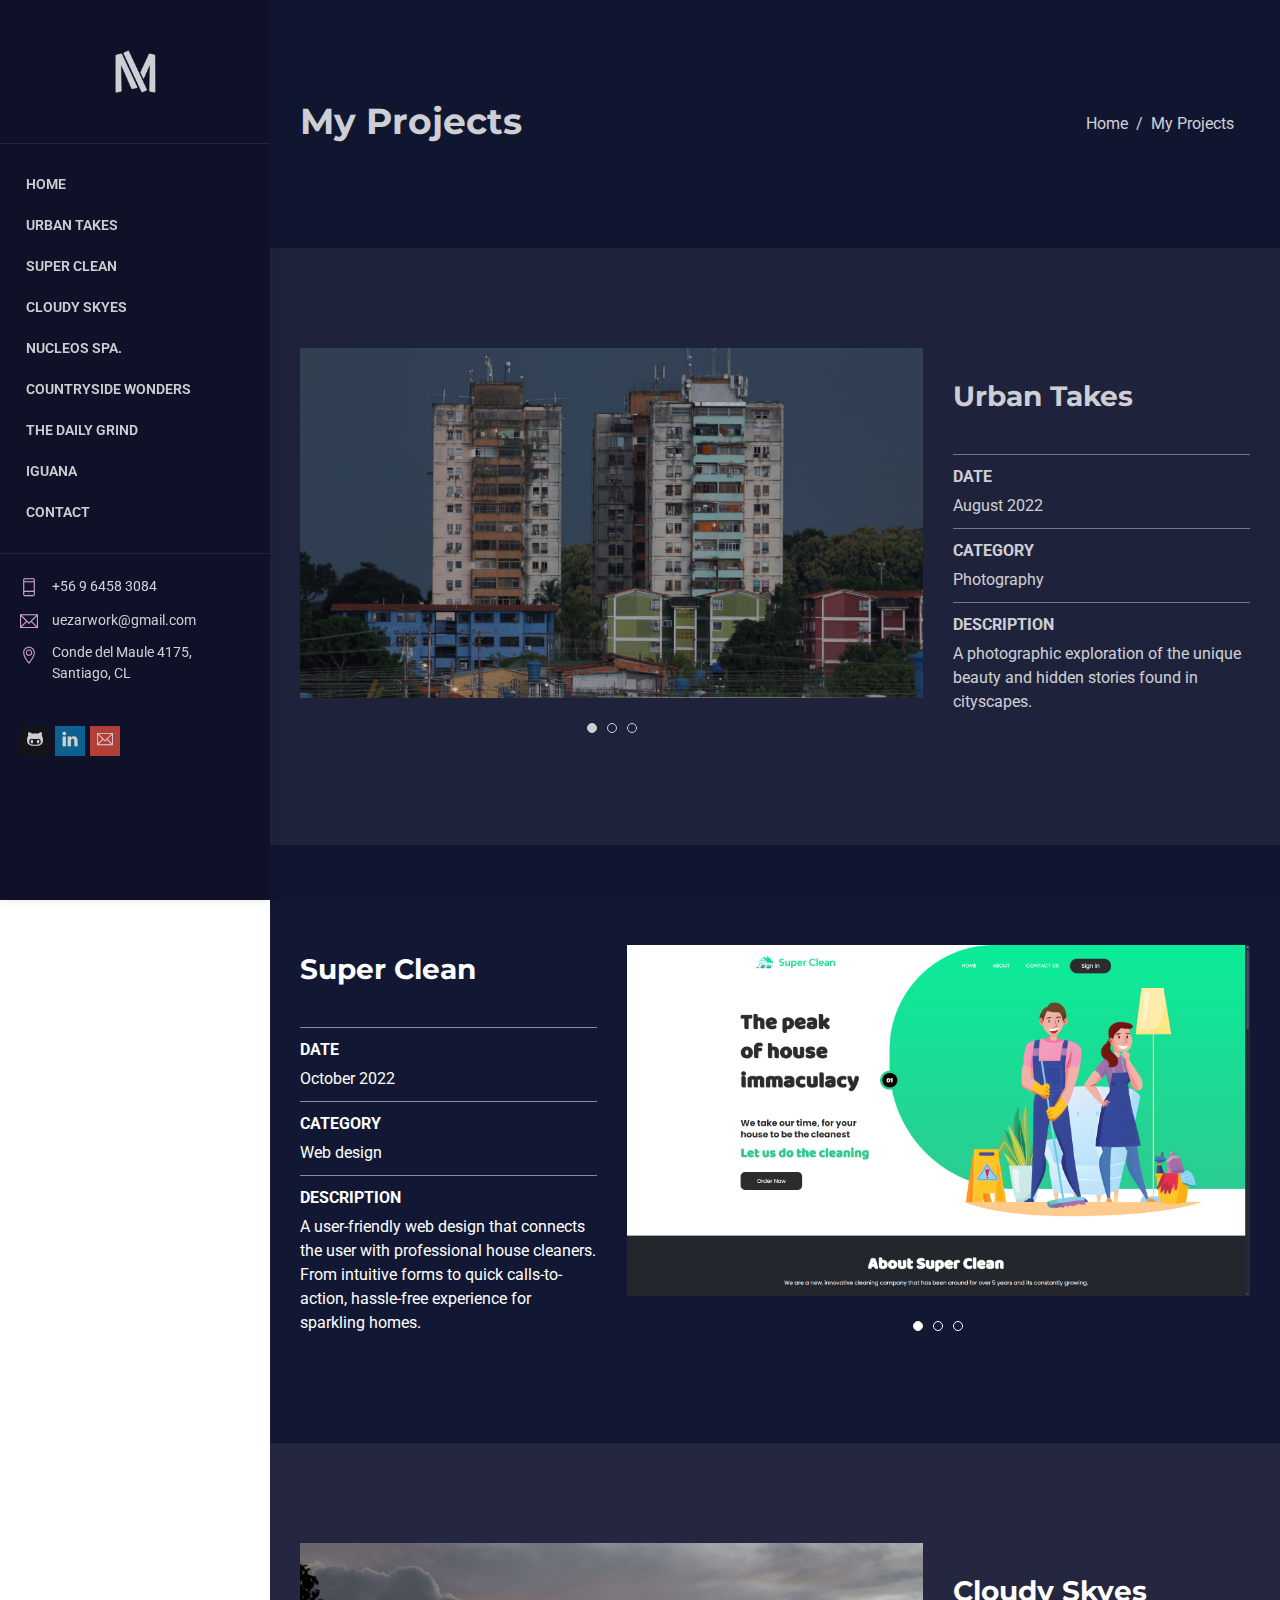
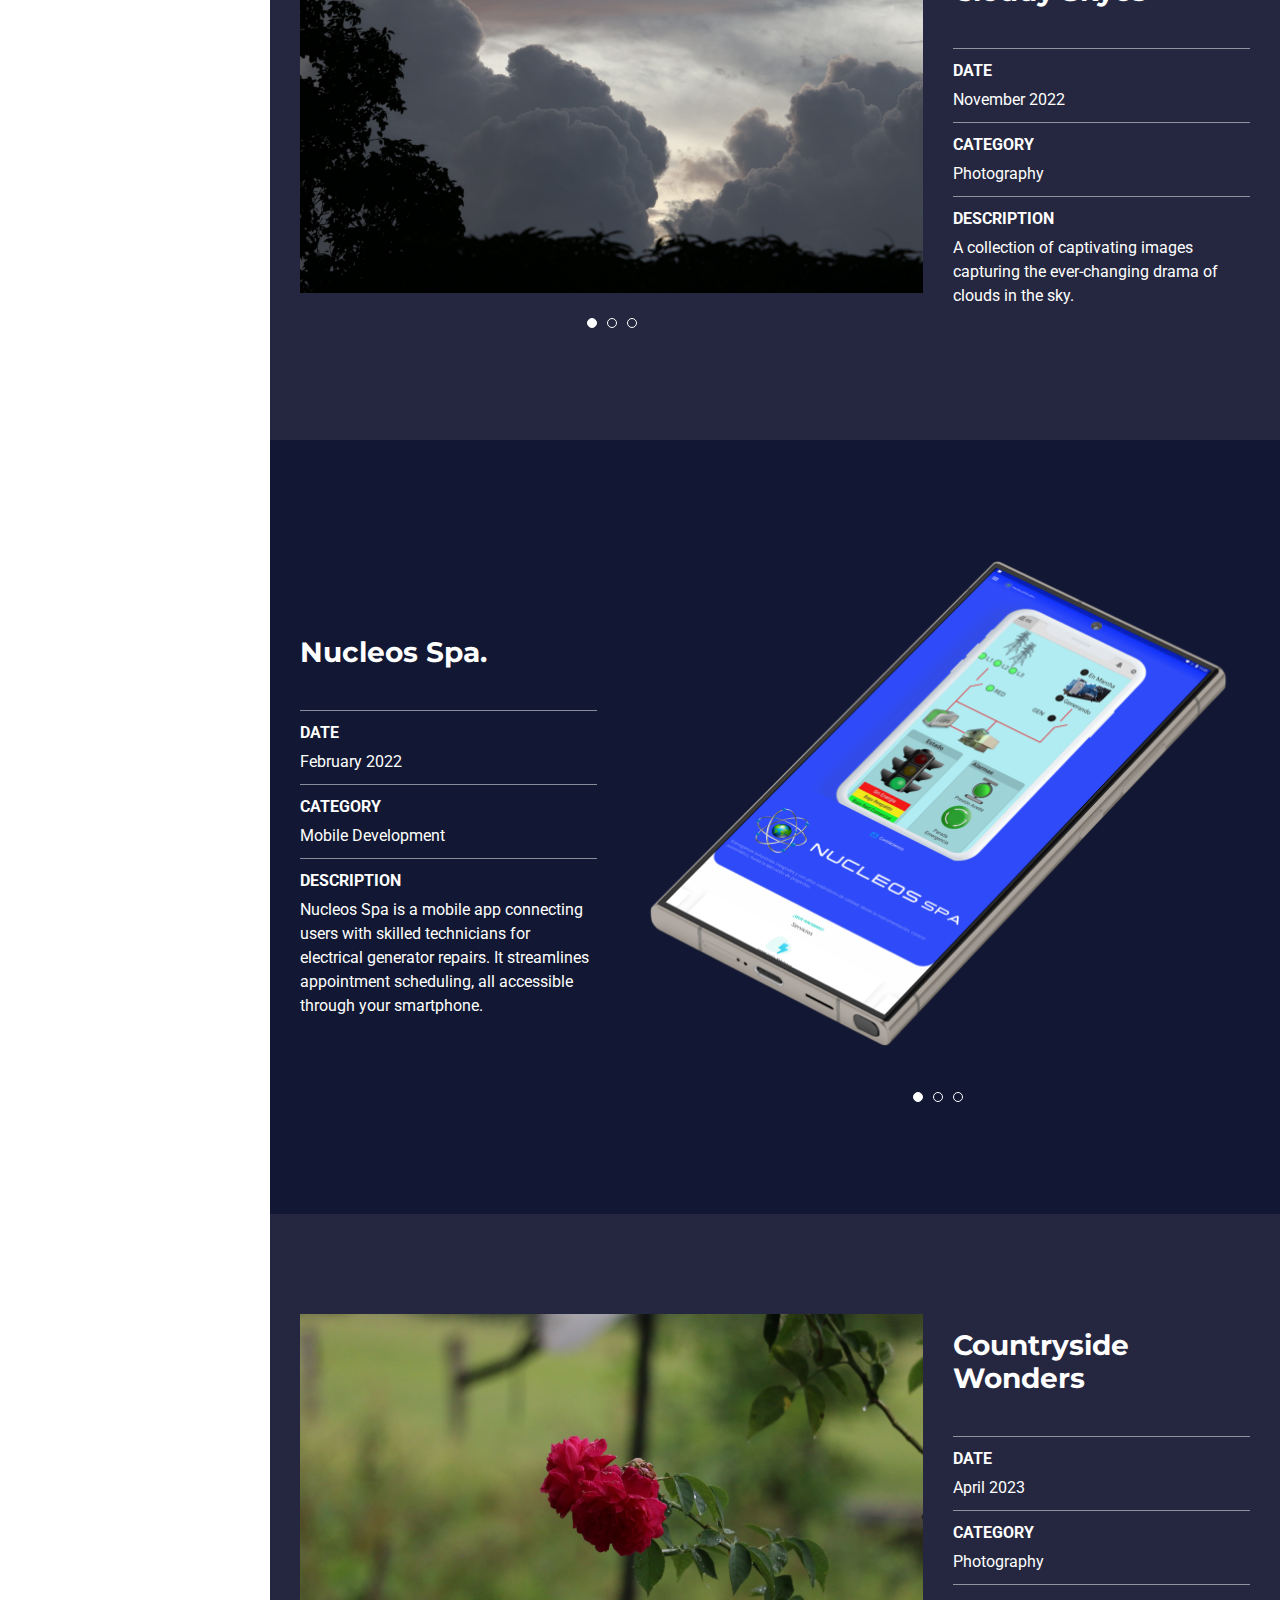
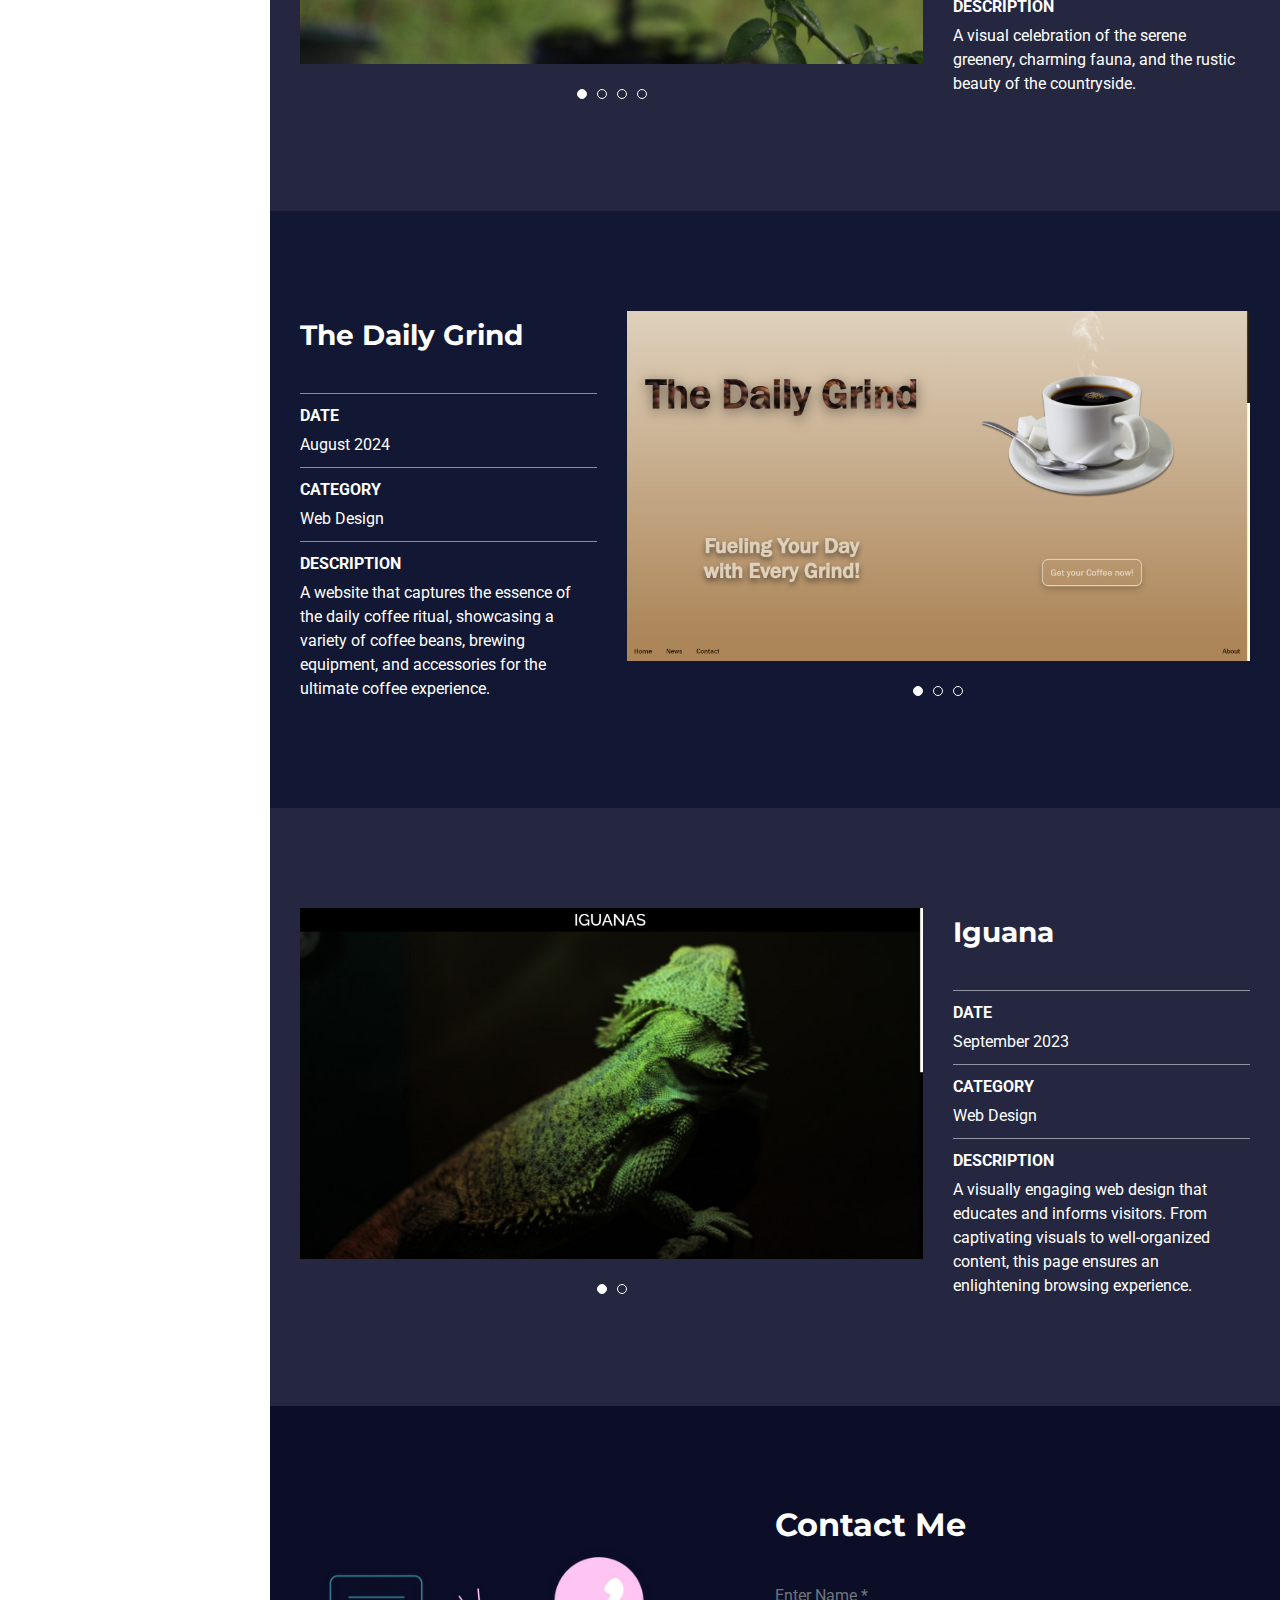
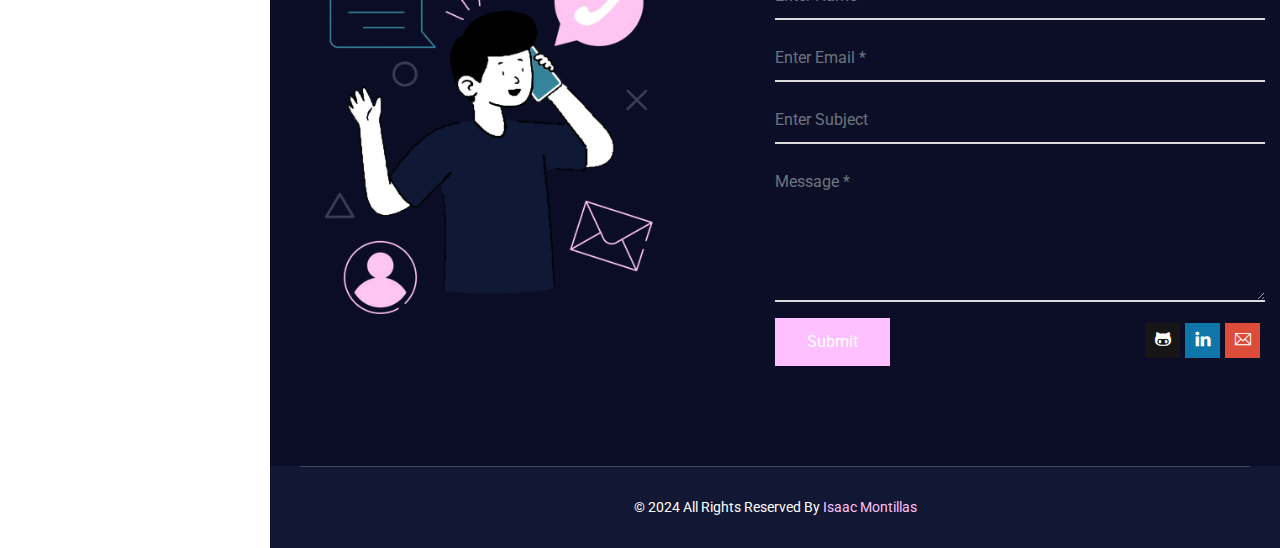
==== commit 7edeb7a5: "added iguana to the header" ====
--- a/portfolio.html
+++ b/portfolio.html
@@ -83,6 +83,7 @@
               <li><a class="nav-link page-scroll" href="#nucleos-spa">Nucleos Spa.</a></li>
               <li><a class="nav-link page-scroll" href="#countryside-wonders">Countryside Wonders</a></li>
               <li><a class="nav-link page-scroll" href="portfolio.html#the-daily-grind">The Daily Grind</a></li>
+              <li><a class="nav-link page-scroll" href="portfolio.html#iguana">Iguana</a></li>
               <li><a class="nav-link page-scroll" href="#contact">Contact</a></li>
             </ul>
             <div class="bottom_content">
@@ -368,7 +369,7 @@
       <!-- END PORTFOLIO ITEM -->
 
       <!-- START PORTFOLIO ITEM -->
-      <section id="countryside-wonders" class="bg_black3">
+      <section id="iguana" class="bg_black3">
         <div class="container">
           <div class="row align-items-center">
             <div class="col-lg-8">
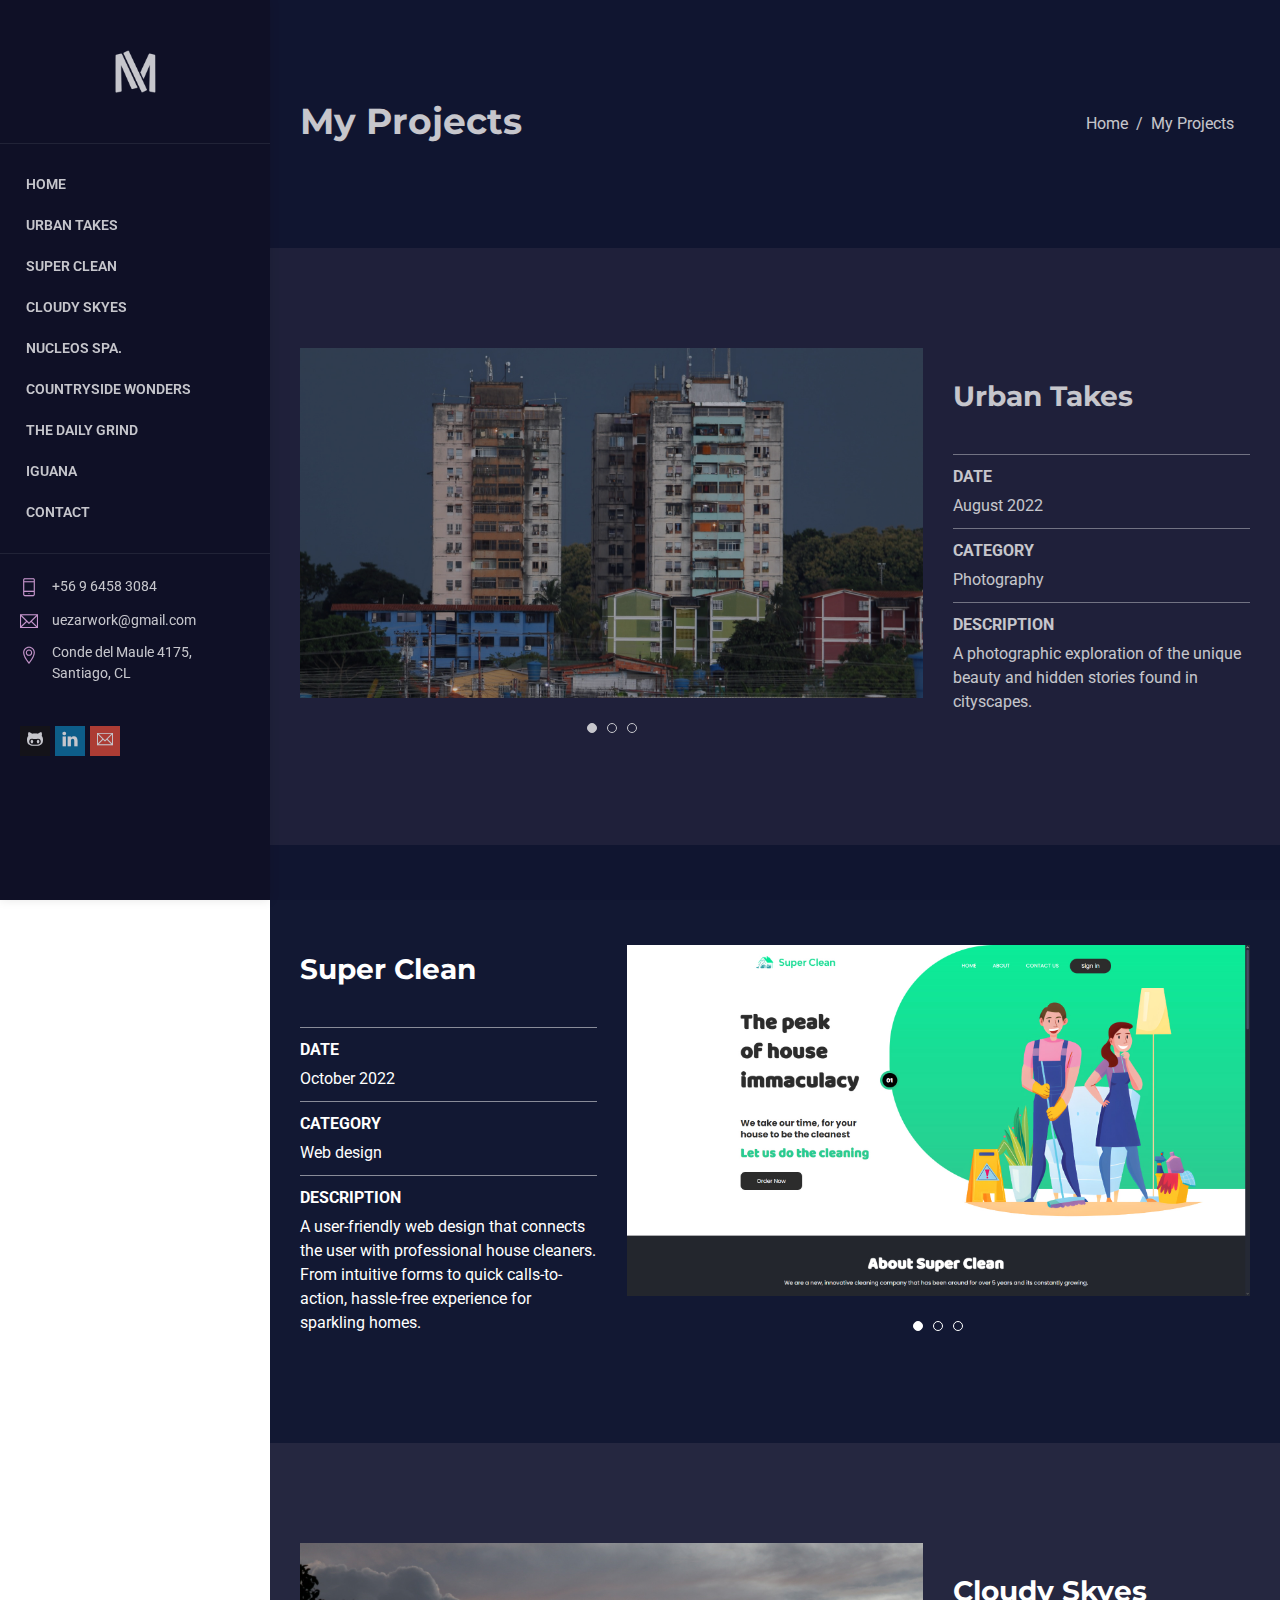
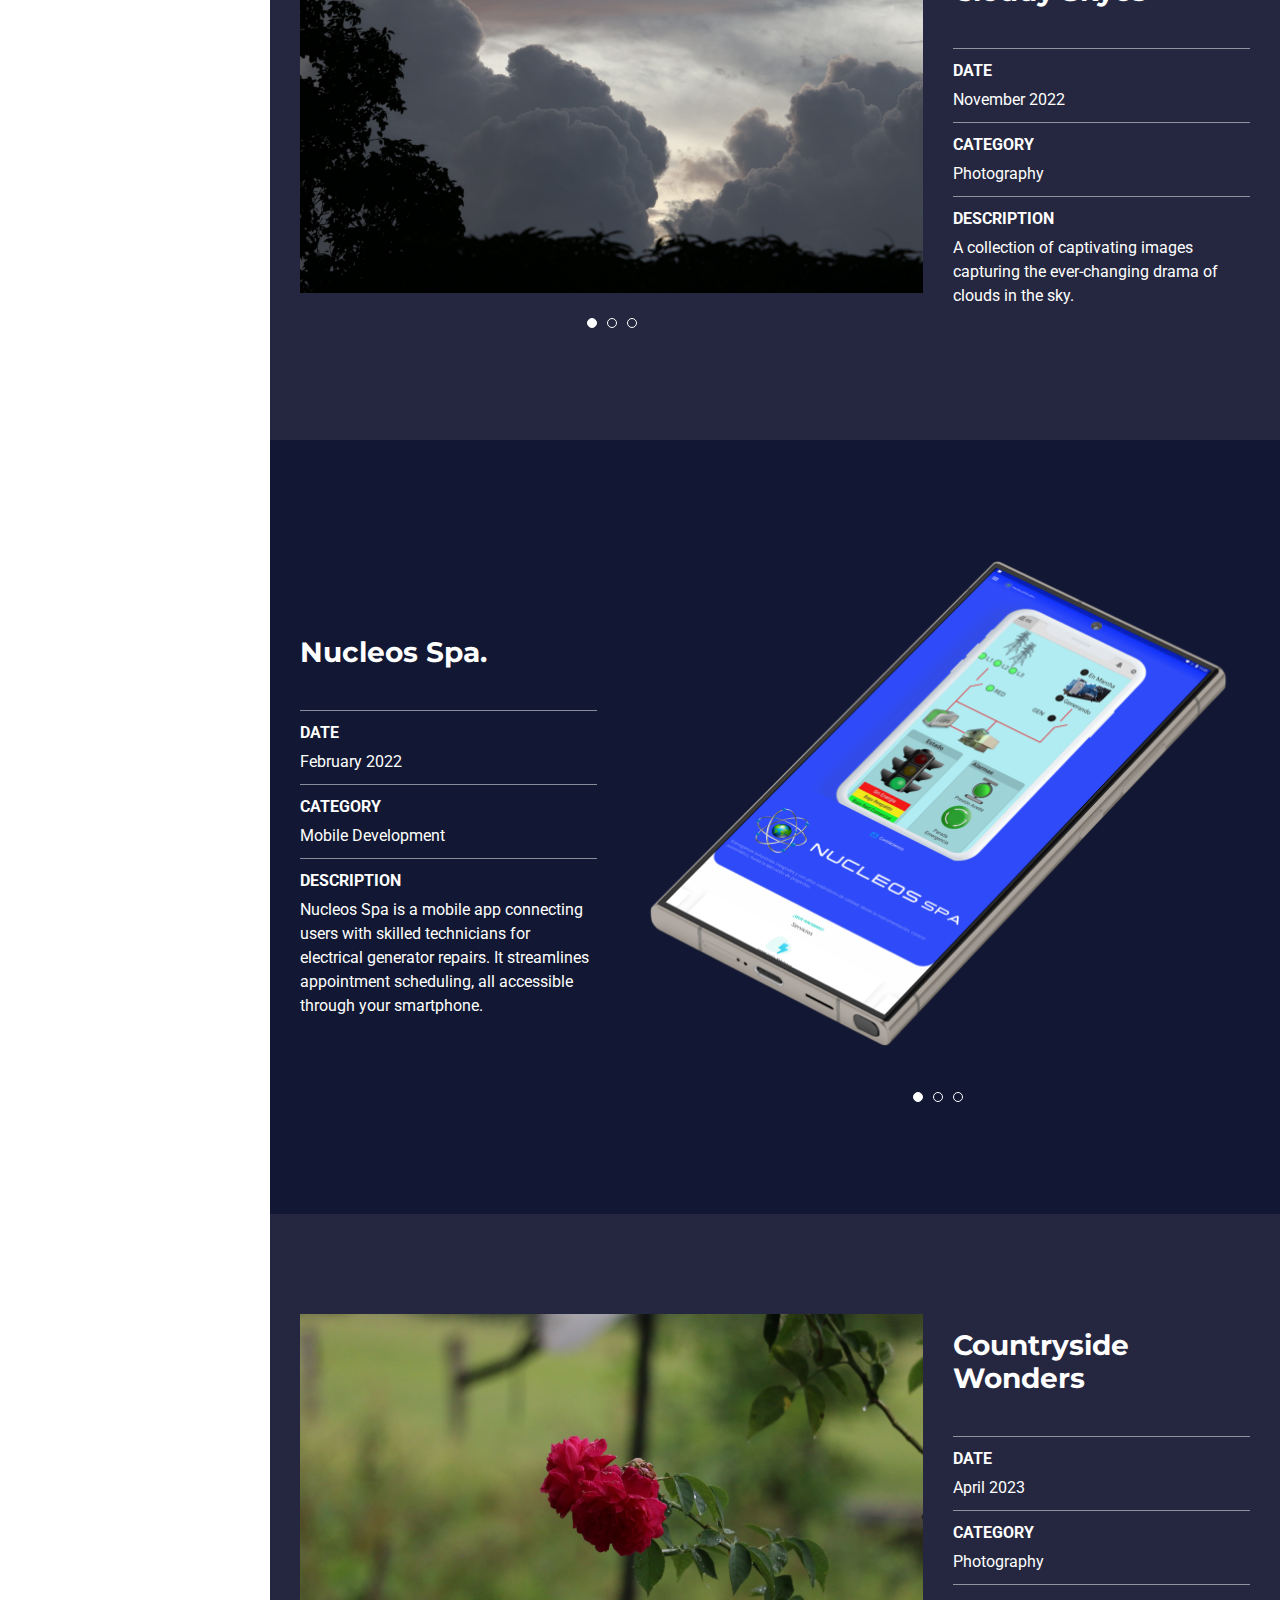
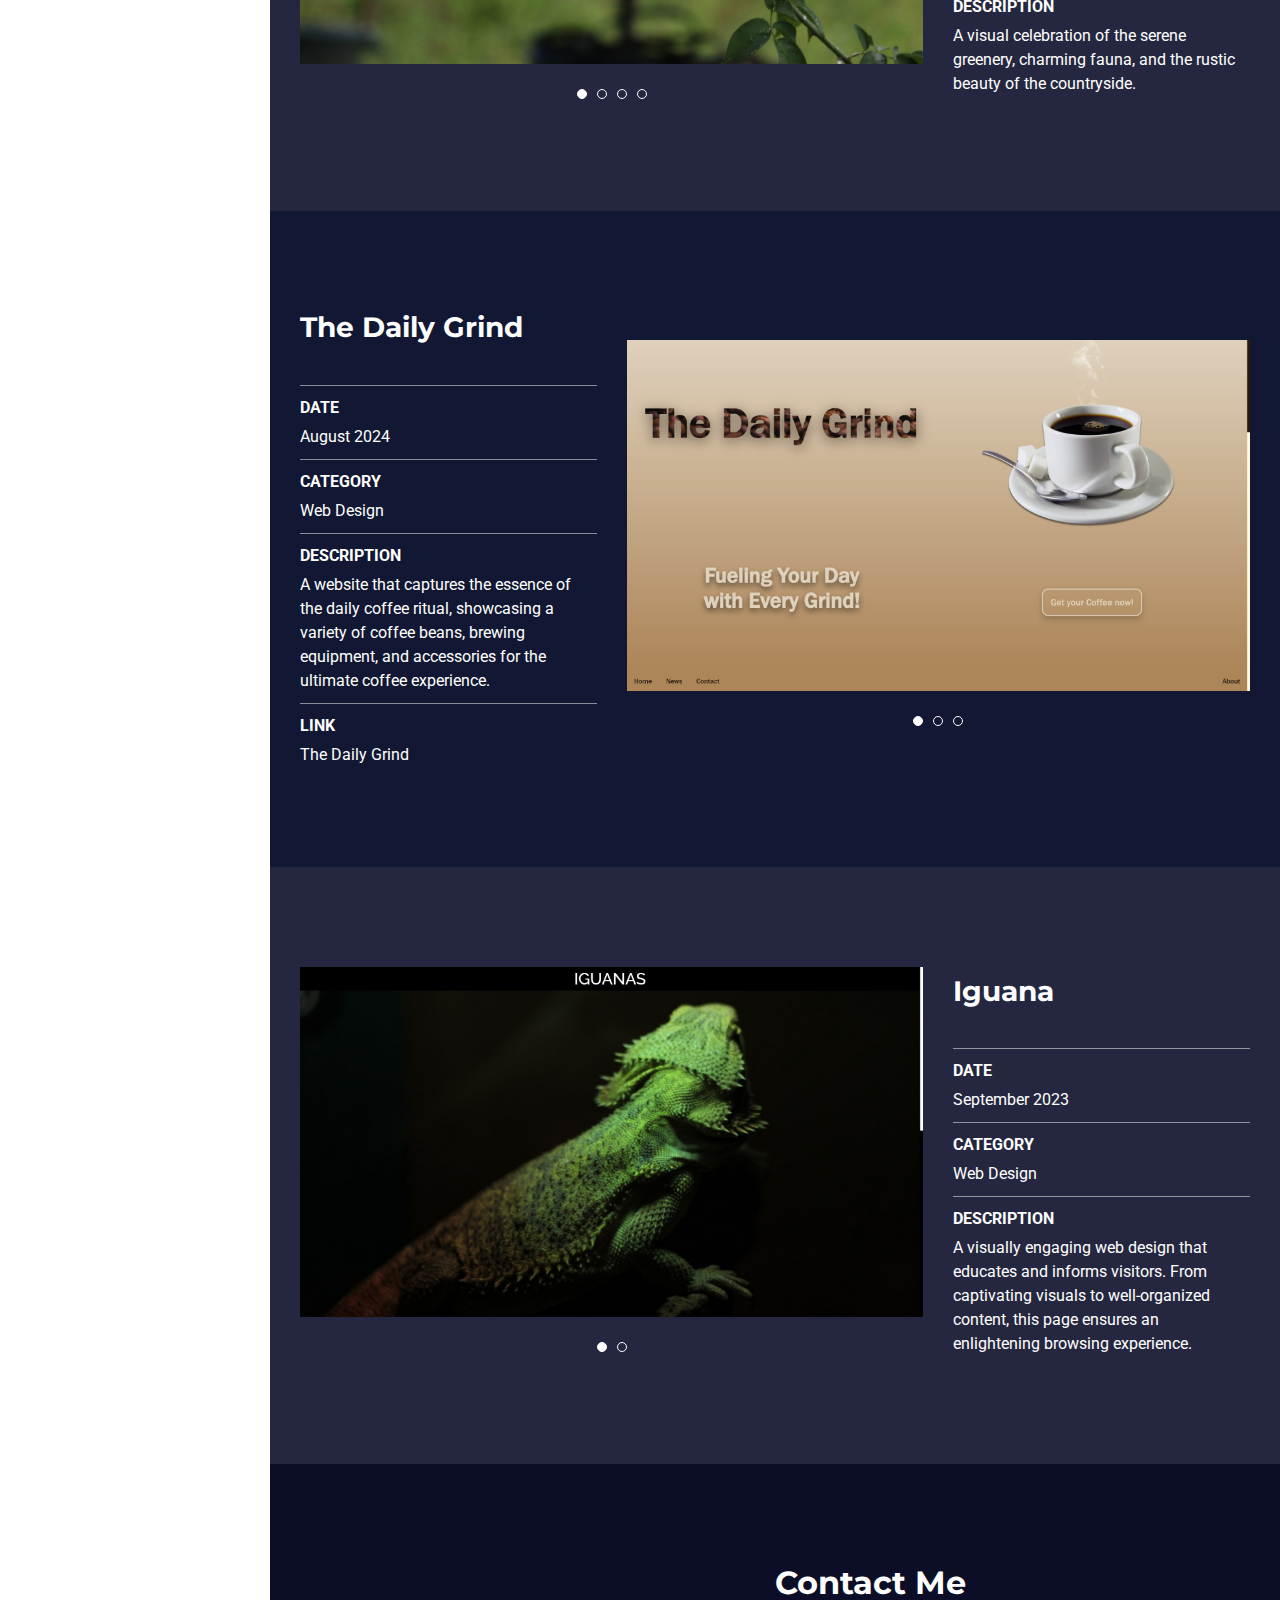
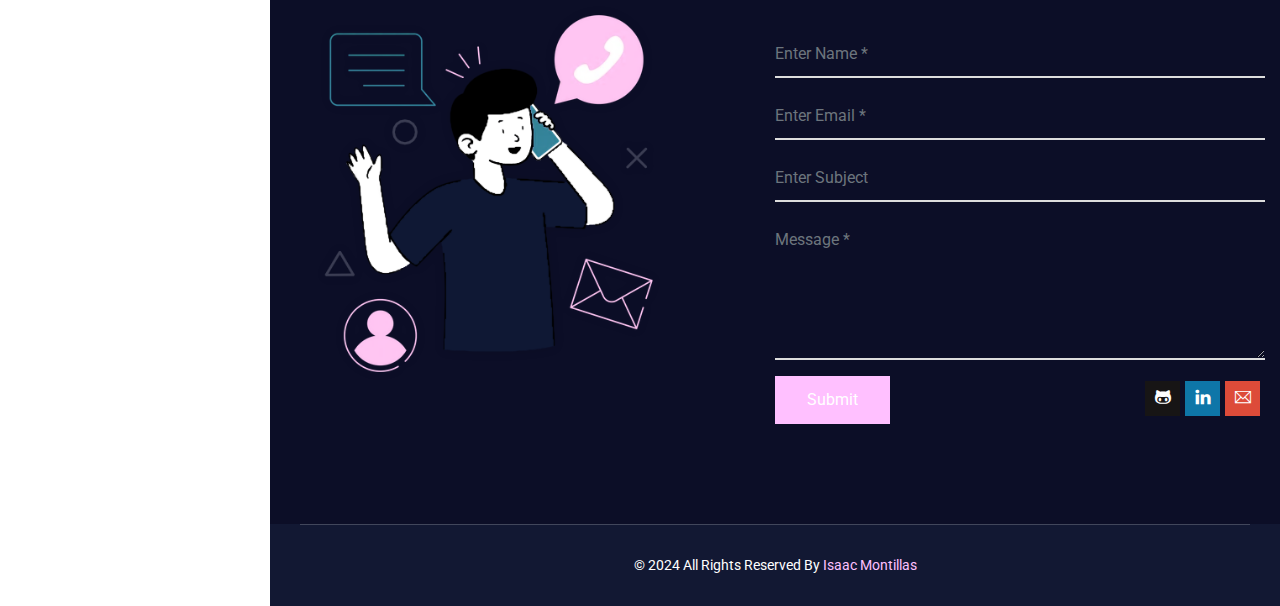
==== commit 4d8fa5dc: "Added Downloadable CV, animated some small stuff" ====
--- a/portfolio.html
+++ b/portfolio.html
@@ -347,6 +347,7 @@
                 <li><span class="text-uppercase">Description</span>A website that captures the essence of the daily
                   coffee ritual, showcasing a variety of coffee beans, brewing equipment, and accessories for the
                   ultimate coffee experience.</li>
+                  <li><span class="text-uppercase">Link</span><a href="https://uezardev.github.io/The-Daily-Grind/">The Daily Grind</a></li>
               </ul>
             </div>
             <div class="col-lg-8">
--- a/assets/css/style.css
+++ b/assets/css/style.css
@@ -1278,6 +1278,7 @@
 .hover_menu_style3 .navbar .navbar-nav>li>a.active {
   color: rgba(var(--accent), 1);
 }
+
 .hover_menu_style3 .navbar .navbar-nav>li:hover>a {
   color: rgba(var(--accent-variation), 1);
 }
@@ -2898,14 +2899,17 @@
   padding: 30px;
   margin-top: 30px;
   box-shadow: 0 0 15px rgba(0, 0, 0, 0.10);
+  transform: scale(1);
   transition: all 0.3s ease-in-out;
 }
 
 .icon_box_style_2:hover {
   box-shadow: 0 0 30px rgba(0, 0, 0, 0.50);
-}
+  transform: scale(1.05);
+}
+
 .icon_box_style_2:hover .text_default {
-  color: rgba(var(--accent-variation), 1)!important;
+  color: rgba(var(--accent-variation), 1) !important;
   transition: all 0.3s ease-in-out;
 }
 
@@ -2973,6 +2977,7 @@
   background-color: #fff;
   padding: 30px;
   margin-top: 30px;
+  transition: all 0.2s ease-in-out;
 }
 
 .icon_box_style_1:hover {
@@ -5048,6 +5053,7 @@
 .form_style3 .form-control:focus {
   border-color: rgba(var(--accent), 1);
 }
+
 .form_style3 .form-control:hover {
   border-color: rgba(var(--accent-variation), 1);
 }
@@ -5393,6 +5399,14 @@
   color: #fff;
 }
 
+.pr_info_text_white, .pr_info_text_white li a {
+  color: #fff;
+}
+
+.pr_info_text_white li a:hover {
+  color: rgba(var(--accent), 1);
+}
+
 .pr_info_text_white.portfolio_info_box>li {
   border-color: rgba(255, 255, 255, 0.5);
 }
